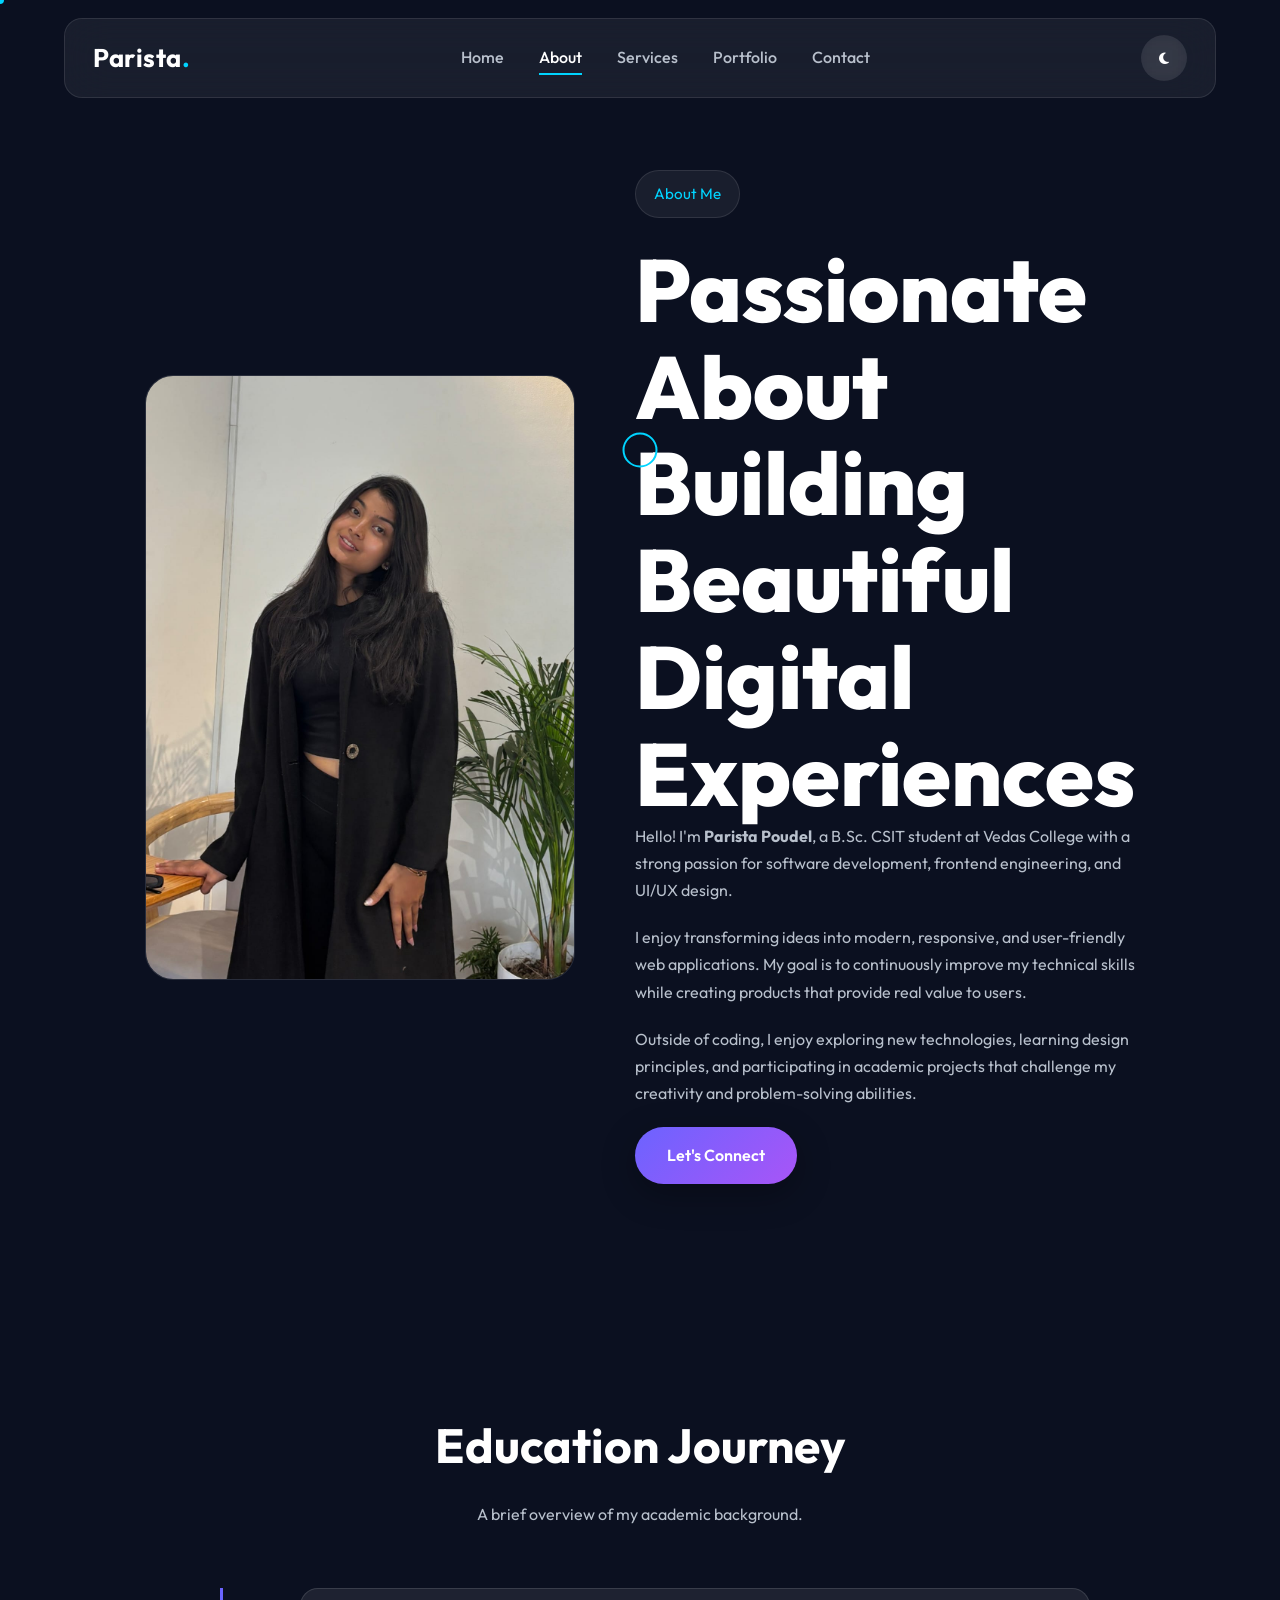
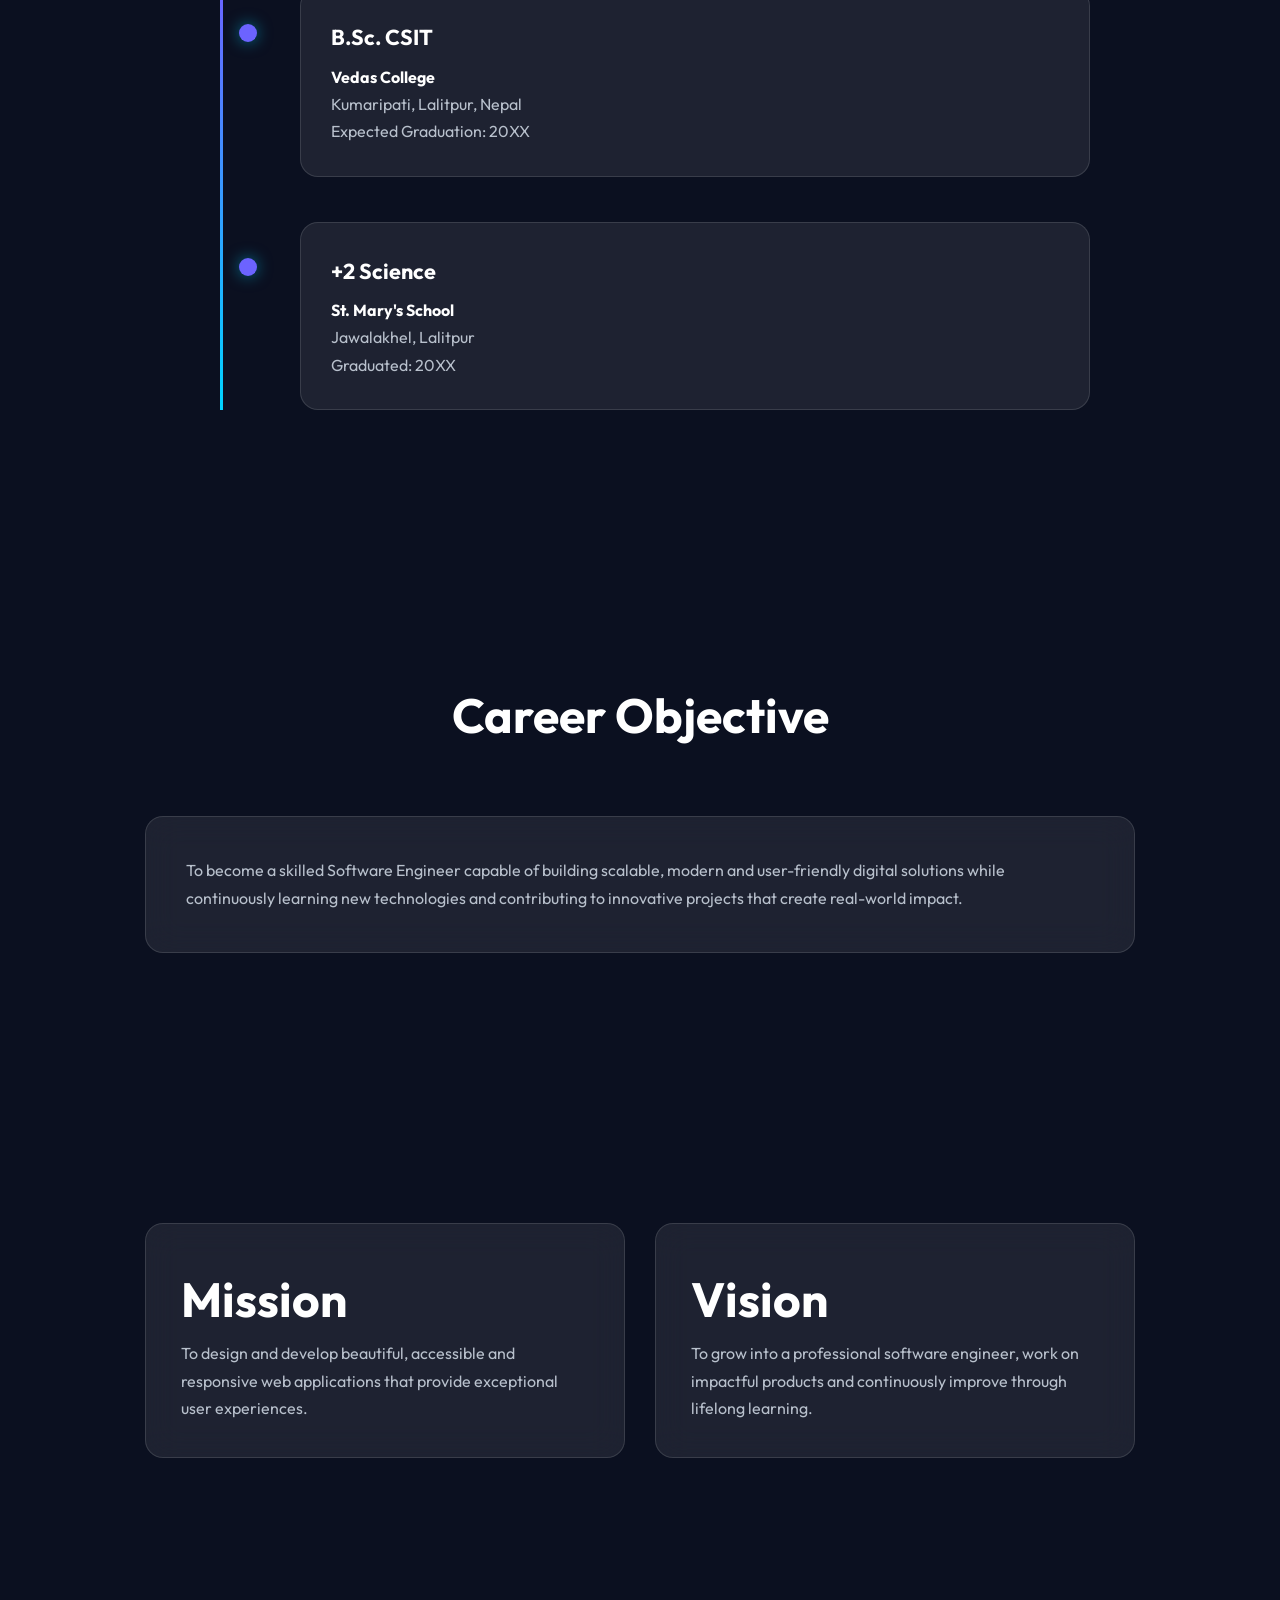
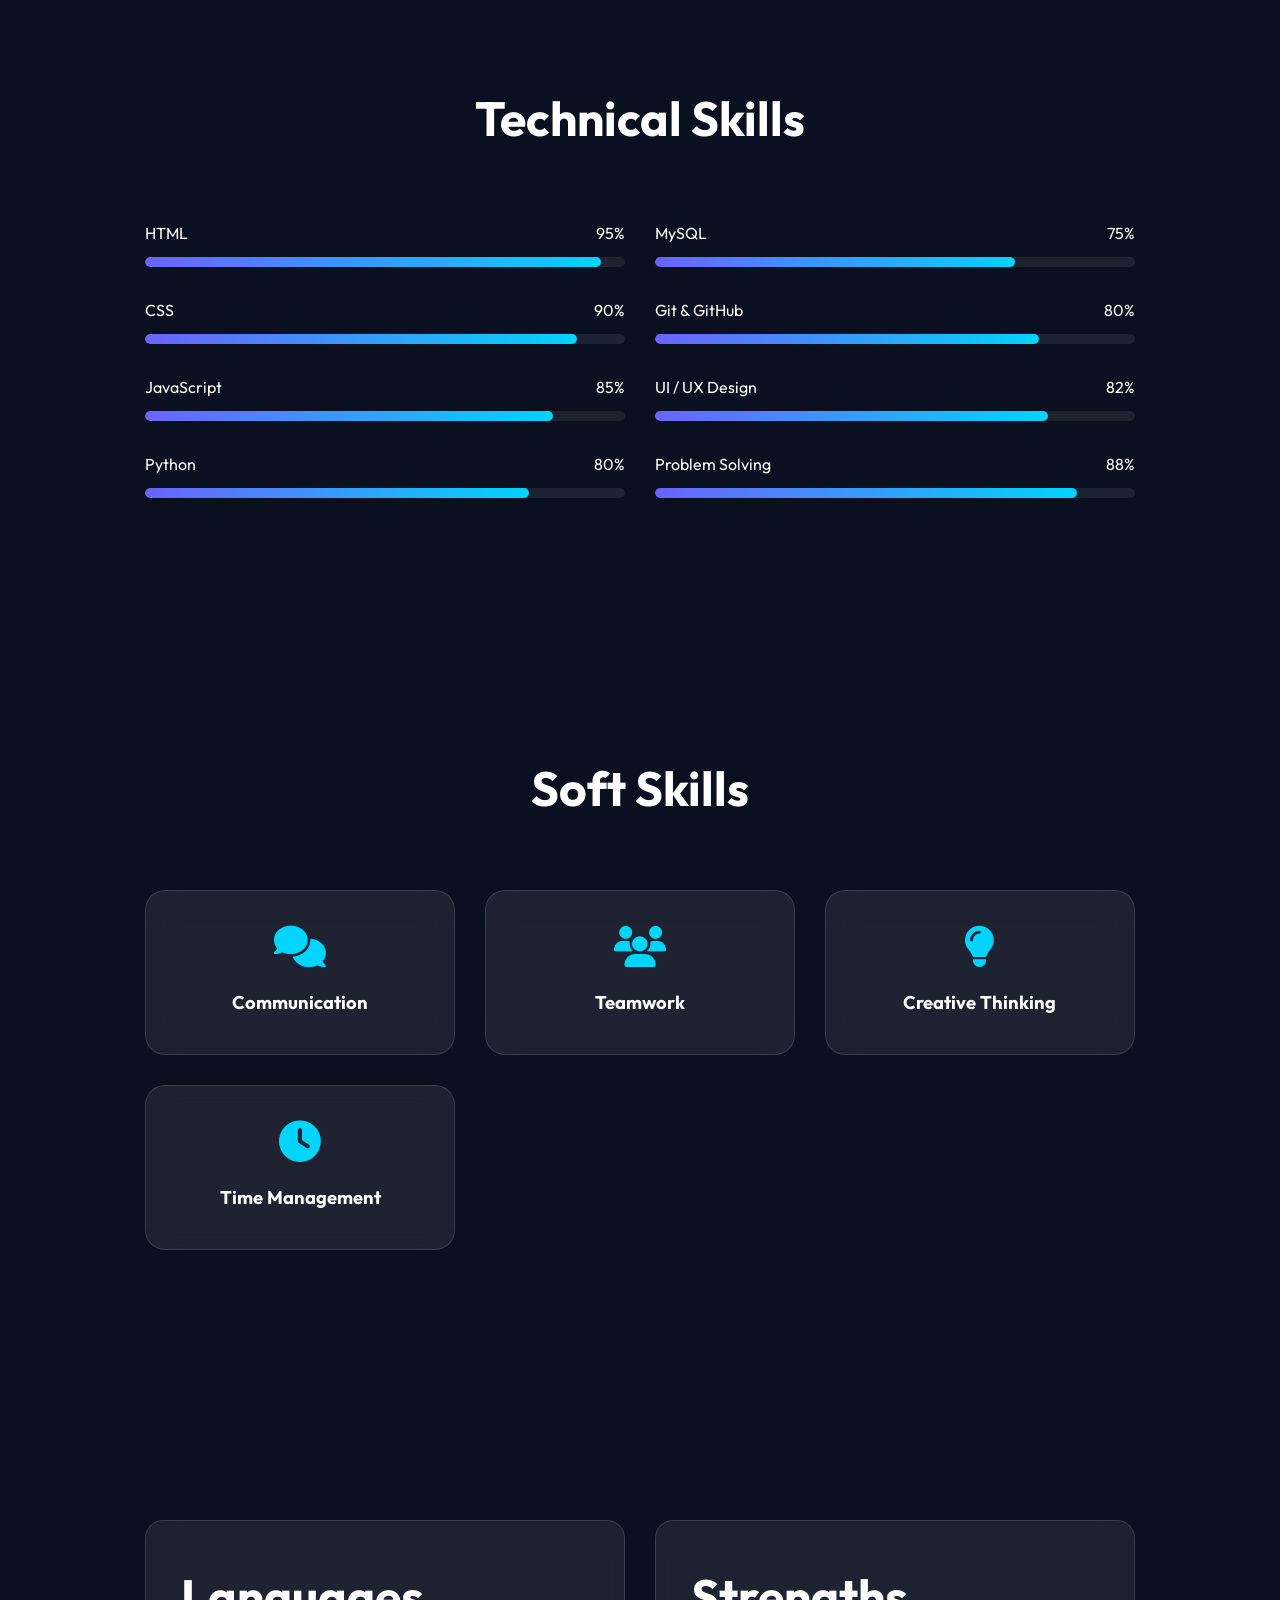
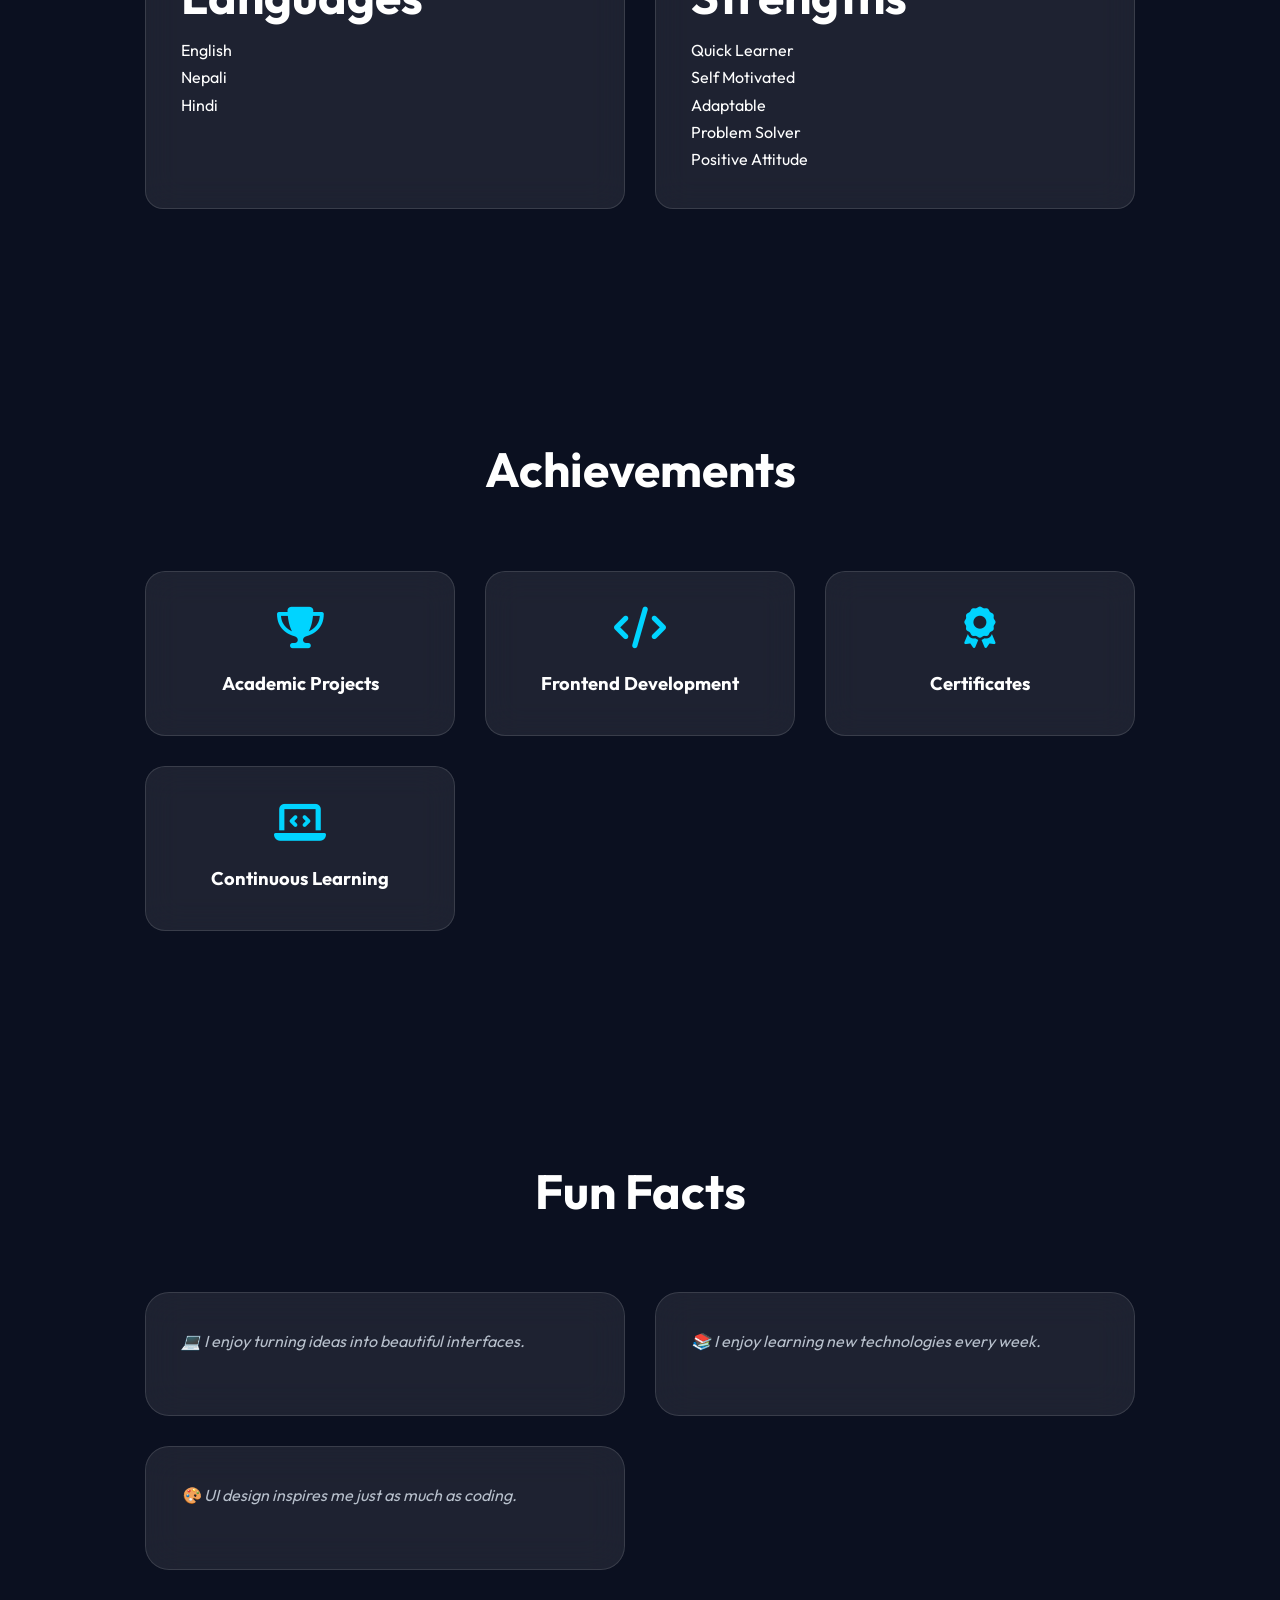
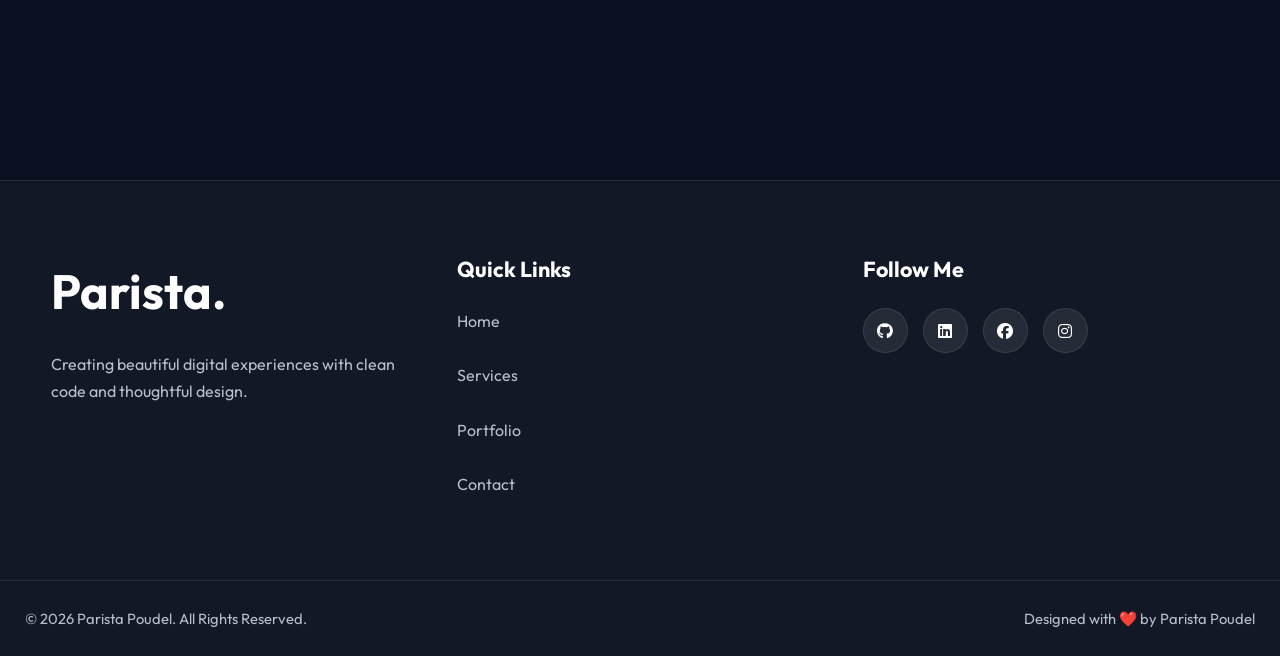
==== about.html @ c6ba8c72 "Add files via upload" ====
<!DOCTYPE html>
<html lang="en">

    <head>

        <meta charset="UTF-8">

        <meta name="viewport" content="width=device-width, initial-scale=1.0">

        <title>

            About | Parista Poudel

        </title>
        <link rel="icon" type="image/x-icon" href="images/favicon.png">


        <meta name="description" content="Learn more about Parista Poudel, B.Sc. CSIT Student and Frontend Developer.">

        <link rel="preconnect" href="https://fonts.googleapis.com">

        <link rel="preconnect" href="https://fonts.gstatic.com" crossorigin>

        <link href="https://fonts.googleapis.com/css2?family=Outfit:wght@300;400;500;600;700;800&display=swap"
            rel="stylesheet">

        <link rel="stylesheet" href="https://cdnjs.cloudflare.com/ajax/libs/font-awesome/6.6.0/css/all.min.css">

        <link rel="stylesheet" href="css/style.css">

        <link rel="stylesheet" href="css/animations.css">

        <link rel="stylesheet" href="css/responsive.css">

    </head>

    <body>

        <!--==================================================
    LOADER
===================================================-->

        <div id="loader">

            <div class="loader-logo">

                PP

            </div>

        </div>

        <!--==================================================
    CURSOR
===================================================-->

        <div class="cursor"></div>

        <div class="cursor-dot"></div>

        <!--==================================================
    SCROLL PROGRESS
===================================================-->

        <div id="progress-bar"></div>

        <!--==================================================
    BACK TO TOP
===================================================-->

        <button id="backToTop" aria-label="Back to Top">

            <i class="fa-solid fa-arrow-up"></i>

        </button>

        <!--==================================================
    NAVBAR
===================================================-->

        <header>

            <nav class="navbar">

                <div class="logo">

                    <a href="index.html">

                        Parista<span>.</span>

                    </a>

                </div>

                <ul class="nav-links">

                    <li>

                        <a href="index.html">

                            Home

                        </a>

                    </li>

                    <li>

                        <a class="active" href="about.html">

                            About

                        </a>

                    </li>

                    <li>

                        <a href="services.html">

                            Services

                        </a>

                    </li>

                    <li>

                        <a href="portfolio.html">

                            Portfolio

                        </a>

                    </li>

                    <li>

                        <a href="contact.html">

                            Contact

                        </a>

                    </li>

                </ul>

                <div class="nav-actions">

                    <button id="themeToggle" class="theme-btn">

                        <i class="fa-solid fa-moon"></i>

                    </button>

                    <div class="hamburger">

                        <span></span>

                        <span></span>

                        <span></span>

                    </div>

                </div>

            </nav>

        </header>

        <!--==================================================
    HERO
===================================================-->

        <section class="about-hero">

            <div class="container">

                <div class="about-grid">

                    <div class="about-image reveal-left">

                        <img src="images/parista.jpg" alt="Parista Poudel">

                    </div>

                    <div class="about-content reveal-right">

                        <span class="hero-tag">

                            About Me

                        </span>

                        <h1>

                            Passionate About Building

                            <span>

                                Beautiful Digital Experiences

                            </span>

                        </h1>

                        <p>

                            Hello! I'm <strong>Parista Poudel</strong>,
                            a B.Sc. CSIT student at Vedas College with
                            a strong passion for software development,
                            frontend engineering, and UI/UX design.

                        </p>

                        <p>

                            I enjoy transforming ideas into modern,
                            responsive, and user-friendly web applications.
                            My goal is to continuously improve my technical
                            skills while creating products that provide
                            real value to users.

                        </p>

                        <p>

                            Outside of coding, I enjoy exploring new
                            technologies, learning design principles,
                            and participating in academic projects that
                            challenge my creativity and problem-solving
                            abilities.

                        </p>

                        <a href="contact.html" class="btn btn-primary magnetic">

                            Let's Connect

                        </a>

                    </div>

                </div>

            </div>

        </section>

        <!--==================================================
    EDUCATION TIMELINE
===================================================-->

        <section>

            <div class="container">

                <div class="section-title reveal">

                    <h2>

                        Education Journey

                    </h2>

                    <p>

                        A brief overview of my academic background.

                    </p>

                </div>

                <div class="timeline">

                    <div class="timeline-item reveal">

                        <h3>

                            B.Sc. CSIT

                        </h3>

                        <h4>

                            Vedas College

                        </h4>

                        <p>

                            Kumaripati, Lalitpur, Nepal

                        </p>

                        <p>

                            Expected Graduation: 20XX

                        </p>

                    </div>

                    <div class="timeline-item reveal">

                        <h3>

                            +2 Science

                        </h3>

                        <h4>

                            St. Mary's School

                        </h4>

                        <p>

                            Jawalakhel, Lalitpur

                        </p>

                        <p>

                            Graduated: 20XX

                        </p>

                    </div>

                </div>

            </div>

        </section>
        <!--==================================================
    CAREER OBJECTIVE
===================================================-->

        <section>

            <div class="container">

                <div class="section-title reveal">

                    <h2>

                        Career Objective

                    </h2>

                </div>

                <div class="glass" style="padding:40px;">

                    <p>

                        To become a skilled Software Engineer capable of
                        building scalable, modern and user-friendly digital
                        solutions while continuously learning new technologies
                        and contributing to innovative projects that create
                        real-world impact.

                    </p>

                </div>

            </div>

        </section>


        <!--==================================================
    MISSION & VISION
===================================================-->

        <section>

            <div class="container">

                <div class="skills-grid">

                    <div class="glass reveal" style="padding:35px;">

                        <h2>

                            Mission

                        </h2>

                        <p>

                            To design and develop beautiful,
                            accessible and responsive web applications
                            that provide exceptional user experiences.

                        </p>

                    </div>

                    <div class="glass reveal" style="padding:35px;">

                        <h2>

                            Vision

                        </h2>

                        <p>

                            To grow into a professional software engineer,
                            work on impactful products and continuously
                            improve through lifelong learning.

                        </p>

                    </div>

                </div>

            </div>

        </section>


        <!--==================================================
    TECHNICAL SKILLS
===================================================-->

        <section>

            <div class="container">

                <div class="section-title reveal">

                    <h2>

                        Technical Skills

                    </h2>

                </div>

                <div class="skills-grid">

                    <div>

                        <div class="skill">

                            <div class="skill-header">

                                <span>HTML</span>

                                <span>95%</span>

                            </div>

                            <div class="progress">

                                <span style="width:95%;"></span>

                            </div>

                        </div>

                        <div class="skill">

                            <div class="skill-header">

                                <span>CSS</span>

                                <span>90%</span>

                            </div>

                            <div class="progress">

                                <span style="width:90%;"></span>

                            </div>

                        </div>

                        <div class="skill">

                            <div class="skill-header">

                                <span>JavaScript</span>

                                <span>85%</span>

                            </div>

                            <div class="progress">

                                <span style="width:85%;"></span>

                            </div>

                        </div>

                        <div class="skill">

                            <div class="skill-header">

                                <span>Python</span>

                                <span>80%</span>

                            </div>

                            <div class="progress">

                                <span style="width:80%;"></span>

                            </div>

                        </div>

                    </div>

                    <div>

                        <div class="skill">

                            <div class="skill-header">

                                <span>MySQL</span>

                                <span>75%</span>

                            </div>

                            <div class="progress">

                                <span style="width:75%;"></span>

                            </div>

                        </div>

                        <div class="skill">

                            <div class="skill-header">

                                <span>Git & GitHub</span>

                                <span>80%</span>

                            </div>

                            <div class="progress">

                                <span style="width:80%;"></span>

                            </div>

                        </div>

                        <div class="skill">

                            <div class="skill-header">

                                <span>UI / UX Design</span>

                                <span>82%</span>

                            </div>

                            <div class="progress">

                                <span style="width:82%;"></span>

                            </div>

                        </div>

                        <div class="skill">

                            <div class="skill-header">

                                <span>Problem Solving</span>

                                <span>88%</span>

                            </div>

                            <div class="progress">

                                <span style="width:88%;"></span>

                            </div>

                        </div>

                    </div>

                </div>

            </div>

        </section>


        <!--==================================================
    SOFT SKILLS
===================================================-->

        <section>

            <div class="container">

                <div class="section-title reveal">

                    <h2>

                        Soft Skills

                    </h2>

                </div>

                <div class="learning-grid">

                    <div class="learning-card glass">

                        <i class="fas fa-comments"></i>

                        <h3>

                            Communication

                        </h3>

                    </div>

                    <div class="learning-card glass">

                        <i class="fas fa-users"></i>

                        <h3>

                            Teamwork

                        </h3>

                    </div>

                    <div class="learning-card glass">

                        <i class="fas fa-lightbulb"></i>

                        <h3>

                            Creative Thinking

                        </h3>

                    </div>

                    <div class="learning-card glass">

                        <i class="fas fa-clock"></i>

                        <h3>

                            Time Management

                        </h3>

                    </div>

                </div>

            </div>

        </section>


        <!--==================================================
    LANGUAGES & STRENGTHS
===================================================-->

        <section>

            <div class="container">

                <div class="skills-grid">

                    <div class="glass" style="padding:35px;">

                        <h2>

                            Languages

                        </h2>

                        <ul>

                            <li>English</li>

                            <li>Nepali</li>

                            <li>Hindi</li>

                        </ul>

                    </div>

                    <div class="glass" style="padding:35px;">

                        <h2>

                            Strengths

                        </h2>

                        <ul>

                            <li>Quick Learner</li>

                            <li>Self Motivated</li>

                            <li>Adaptable</li>

                            <li>Problem Solver</li>

                            <li>Positive Attitude</li>

                        </ul>

                    </div>

                </div>

            </div>

        </section>


        <!--==================================================
    ACHIEVEMENTS
===================================================-->

        <section>

            <div class="container">

                <div class="section-title reveal">

                    <h2>

                        Achievements

                    </h2>

                </div>

                <div class="learning-grid">

                    <div class="learning-card glass">

                        <i class="fas fa-trophy"></i>

                        <h3>

                            Academic Projects

                        </h3>

                    </div>

                    <div class="learning-card glass">

                        <i class="fas fa-code"></i>

                        <h3>

                            Frontend Development

                        </h3>

                    </div>

                    <div class="learning-card glass">

                        <i class="fas fa-award"></i>

                        <h3>

                            Certificates

                        </h3>

                    </div>

                    <div class="learning-card glass">

                        <i class="fas fa-laptop-code"></i>

                        <h3>

                            Continuous Learning

                        </h3>

                    </div>

                </div>

            </div>

        </section>


        <!--==================================================
    FUN FACTS
===================================================-->

        <section>

            <div class="container">

                <div class="section-title reveal">

                    <h2>

                        Fun Facts

                    </h2>

                </div>

                <div class="testimonial-slider">

                    <div class="testimonial-card">

                        <p>

                            💻 I enjoy turning ideas into beautiful interfaces.

                        </p>

                    </div>

                    <div class="testimonial-card">

                        <p>

                            📚 I enjoy learning new technologies every week.

                        </p>

                    </div>

                    <div class="testimonial-card">

                        <p>

                            🎨 UI design inspires me just as much as coding.

                        </p>

                    </div>

                </div>

            </div>

        </section>


        <!--==================================================
    FOOTER
===================================================-->

        <footer>

            <div class="footer-container">

                <div class="footer-about">

                    <h2>

                        Parista.

                    </h2>

                    <p>

                        Creating beautiful digital experiences with
                        clean code and thoughtful design.

                    </p>

                </div>

                <div class="footer-links">

                    <h3>

                        Quick Links

                    </h3>

                    <ul>

                        <li><a href="index.html">Home</a></li>

                        <li><a href="services.html">Services</a></li>

                        <li><a href="portfolio.html">Portfolio</a></li>

                        <li><a href="contact.html">Contact</a></li>

                    </ul>

                </div>

                <div class="footer-social">

                    <h3>

                        Follow Me

                    </h3>

                    <div class="social-icons">

                        <a href="#"><i class="fab fa-github"></i></a>

                        <a href="https://www.linkedin.com/in/parista-poudel-40b528301?utm_source=share_via&utm_content=profile&utm_medium=member_android"><i class="fab fa-linkedin"></i></a>

                        <a href="https://www.facebook.com/pareesta"><i class="fab fa-facebook"></i></a>

                        <a href="https://www.instagram.com/parista_poudel/"><i class="fab fa-instagram"></i></a>

                    </div>

                </div>

            </div>

            <div class="footer-bottom">

                <p>

                    © 2026 Parista Poudel. All Rights Reserved.

                </p>

                <p>

                    Designed with ❤️ by Parista Poudel

                </p>

            </div>

        </footer>


        <!--==================================================
    JAVASCRIPT
===================================================-->

        <script src="js/app.js"></script>

        <script src="js/cursor.js"></script>

        <script src="js/animations.js"></script>

    </body>

</html>
---- css/style.css ----
/*==========================================================
    PARISTA POUDDEL PORTFOLIO
    Main Stylesheet
    Author: Parista Poudel

    Part 1
    - Reset
    - Variables
    - Base
    - Typography
    - Utilities
    - Buttons
    - Loader
    - Cursor
    - Progress Bar
    - Navbar
==========================================================*/


/*==========================================================
    GOOGLE FONTS
==========================================================*/

@import url('https://fonts.googleapis.com/css2?family=Outfit:wght@200;300;400;500;600;700;800&family=Space+Grotesk:wght@300;400;500;600;700&display=swap');


/*==========================================================
    CSS VARIABLES
==========================================================*/

:root{

    --bg:#0B1020;
    --bg-secondary:#11182f;

    --primary:#6C63FF;
    --secondary:#A855F7;
    --accent:#00D4FF;

    --white:#ffffff;
    --text:#ffffff;
    --muted:#B8C0CC;

    --glass:rgba(255,255,255,.08);
    --glass-border:rgba(255,255,255,.12);

    --shadow:0 10px 35px rgba(0,0,0,.30);
    --shadow-hover:0 15px 50px rgba(108,99,255,.30);

    --radius:18px;

    --transition:.35s ease;

    --max-width:1250px;

}



/*==========================================================
    RESET
==========================================================*/

*{
    margin:0;
    padding:0;
    box-sizing:border-box;
}

html{

    scroll-behavior:smooth;

}

body{

    font-family:'Outfit',sans-serif;

    background:var(--bg);

    color:var(--text);

    overflow-x:hidden;

    line-height:1.7;

    position:relative;

}


/*==========================================================
    CUSTOM SCROLLBAR
==========================================================*/

::-webkit-scrollbar{

    width:10px;

}

::-webkit-scrollbar-track{

    background:#0b1020;

}

::-webkit-scrollbar-thumb{

    background:linear-gradient(
        var(--primary),
        var(--secondary)
    );

    border-radius:20px;

}


/*==========================================================
    SELECTION
==========================================================*/

::selection{

    background:var(--primary);

    color:#fff;

}


/*==========================================================
    LINKS
==========================================================*/

a{

    text-decoration:none;

    color:inherit;

}


/*==========================================================
    IMAGES
==========================================================*/

img{

    display:block;

    max-width:100%;

}


/*==========================================================
    LIST
==========================================================*/

ul{

    list-style:none;

}


/*==========================================================
    CONTAINER
==========================================================*/

.container{

    width:90%;

    max-width:var(--max-width);

    margin:auto;

}


/*==========================================================
    SECTION
==========================================================*/

section{

    padding:110px 8%;

    position:relative;

}


/*==========================================================
    TYPOGRAPHY
==========================================================*/

h1{

    font-size:clamp(3rem,7vw,5.5rem);

    line-height:1.1;

    font-weight:800;

}

h2{

    font-size:clamp(2rem,5vw,3rem);

    font-weight:700;

}

h3{

    font-size:1.35rem;

}

p{

    color:var(--muted);

    font-size:1rem;

}


/*==========================================================
    SECTION TITLE
==========================================================*/

.section-header{

    text-align:center;

    margin-bottom:70px;

}

.section-tag{

    display:inline-block;

    padding:.45rem 1rem;

    border-radius:50px;

    background:rgba(108,99,255,.15);

    color:var(--accent);

    margin-bottom:18px;

    font-size:.9rem;

    letter-spacing:1px;

}

.section-header p{

    max-width:700px;

    margin:20px auto 0;

}


/*==========================================================
    BUTTONS
==========================================================*/

.btn{

    display:inline-flex;

    align-items:center;

    justify-content:center;

    gap:10px;

    padding:15px 32px;

    border-radius:999px;

    font-weight:600;

    transition:var(--transition);

    cursor:pointer;

}

.btn-primary{

    background:linear-gradient(
        135deg,
        var(--primary),
        var(--secondary)
    );

    color:#fff;

    box-shadow:var(--shadow);

}

.btn-primary:hover{

    transform:translateY(-5px);

    box-shadow:var(--shadow-hover);

}

.btn-secondary{

    border:1px solid rgba(255,255,255,.15);

    background:var(--glass);

    backdrop-filter:blur(18px);

}

.btn-secondary:hover{

    border-color:var(--primary);

    transform:translateY(-5px);

}


/*==========================================================
    LOADER
==========================================================*/

#loader{

    position:fixed;

    inset:0;

    background:var(--bg);

    display:flex;

    flex-direction:column;

    justify-content:center;

    align-items:center;

    z-index:99999;

}

.loader-logo{

    width:90px;

    height:90px;

    border-radius:50%;

    background:linear-gradient(
        var(--primary),
        var(--secondary)
    );

    display:flex;

    align-items:center;

    justify-content:center;

    color:#fff;

    font-size:2rem;

    font-weight:700;

    margin-bottom:20px;

}


/*==========================================================
    CUSTOM CURSOR
==========================================================*/

.cursor{

    position:fixed;

    width:35px;

    height:35px;

    border:2px solid var(--accent);

    border-radius:50%;

    pointer-events:none;

    transform:translate(-50%,-50%);

    transition:.08s;

    z-index:9999;

}

.cursor-dot{

    position:fixed;

    width:8px;

    height:8px;

    border-radius:50%;

    background:var(--accent);

    transform:translate(-50%,-50%);

    pointer-events:none;

    z-index:10000;

}


/*==========================================================
    SCROLL PROGRESS
==========================================================*/

#progress-bar{

    position:fixed;

    top:0;

    left:0;

    height:4px;

    width:0;

    background:linear-gradient(
        to right,
        var(--primary),
        var(--accent)
    );

    z-index:9999;

}


/*==========================================================
    BACKGROUND BLOBS
==========================================================*/

.blob{

    position:fixed;

    border-radius:50%;

    filter:blur(90px);

    opacity:.35;

    z-index:-1;

}

.blob1{

    width:350px;

    height:350px;

    background:#6C63FF;

    top:-100px;

    left:-80px;

}

.blob2{

    width:320px;

    height:320px;

    background:#00D4FF;

    right:-80px;

    top:250px;

}

.blob3{

    width:280px;

    height:280px;

    background:#A855F7;

    bottom:-80px;

    left:45%;

}


/*==========================================================
    HEADER
==========================================================*/

header{

    position:fixed;

    width:100%;

    top:0;

    left:0;

    z-index:999;

}


/*==========================================================
    NAVBAR
==========================================================*/

.navbar{

    width:90%;

    max-width:1250px;

    margin:18px auto;

    padding:16px 28px;

    display:flex;

    justify-content:space-between;

    align-items:center;

    background:rgba(255,255,255,.06);

    backdrop-filter:blur(18px);

    border:1px solid rgba(255,255,255,.10);

    border-radius:18px;

}

.logo a{

    font-size:1.6rem;

    font-weight:700;

    letter-spacing:.5px;

}

.logo span{

    color:var(--accent);

}

.nav-links{

    display:flex;

    gap:35px;

}

.nav-links a{

    color:var(--muted);

    font-weight:500;

    transition:.3s;

    position:relative;

}

.nav-links a:hover,

.nav-links .active{

    color:var(--primary);


}

.nav-links a::after{

    content:"";

    position:absolute;

    left:0;

    bottom:-8px;

    width:0;

    height:2px;

    background:var(--accent);

    transition:.3s;

}

.nav-links a:hover::after,

.nav-links .active::after{

    width:100%;

}

.nav-actions{

    display:flex;

    align-items:center;

    gap:18px;

}

#themeToggle{

    width:46px;

    height:46px;

    border-radius:50%;

    border:none;

    background:var(--glass);

    color:#fff;

    cursor:pointer;

    backdrop-filter:blur(12px);

    transition:.3s;

}

#themeToggle:hover{

    background:var(--primary);

}

.hamburger{

    display:none;

    cursor:pointer;

}

.hamburger span{

    display:block;

    width:26px;

    height:2px;

    background: #ffffff;

    margin:6px 0;

    transition:.3s;

}
/*==========================================================
    HERO SECTION
==========================================================*/

.hero{

    min-height:100vh;

    display:flex;

    align-items:center;

    padding-top:140px;

}

.hero-container{

    width:90%;

    max-width:1250px;

    margin:auto;

    display:grid;

    grid-template-columns:1.1fr .9fr;

    align-items:center;

    gap:70px;

}

.hero-content{

    animation:fadeUp .8s ease;

}

.hero-tag{

    display:inline-flex;

    align-items:center;

    gap:10px;

    padding:10px 18px;

    border-radius:999px;

    background:rgba(255,255,255,.06);

    border:1px solid rgba(255,255,255,.10);

    color:var(--accent);

    margin-bottom:24px;

    font-size:.95rem;

}

.hero-content h1{

    margin-bottom:20px;

}

.hero-content h1 span{

    background:linear-gradient(
        135deg,
        var(--accent),
        var(--primary),
        var(--secondary)
    );

    -webkit-background-clip:text;

    -webkit-text-fill-color:transparent;

    background-clip:text;

}

.hero-content h2{

    margin-bottom:28px;

    color:var(--muted);

    font-weight:500;

}

#typing-text{

    color:var(--accent);
    font-weight:700;
    display: inline-block;
    min-width: 320px;
    white-space: nowrap;

}

.hero-content p{

    max-width:620px;

    margin-bottom:40px;

}

.hero-buttons{

    display:flex;

    flex-wrap:wrap;

    gap:18px;

    margin-bottom:40px;

}

.hero-socials{

    display:flex;

    gap:16px;

}

.hero-socials a{

    width:52px;

    height:52px;

    border-radius:50%;

    display:flex;

    justify-content:center;

    align-items:center;

    background:var(--glass);

    border:1px solid var(--glass-border);

    color:var(--text);

    font-size:1.1rem;

    transition:var(--transition);

    backdrop-filter:blur(15px);

}

.hero-socials a:hover{

    background:linear-gradient(
        135deg,
        var(--primary),
        var(--secondary)
    );

    transform:translateY(-6px);

    box-shadow:var(--shadow-hover);

}

.scroll-down{

    position:absolute;

    bottom:35px;

    left:50%;

    transform:translateX(-50%);

    width:48px;

    height:48px;

    display:flex;

    align-items:center;

    justify-content:center;

    border-radius:50%;

    background:var(--glass);

    backdrop-filter:blur(15px);

    border:1px solid rgba(255,255,255,.10);

    animation:bounce 2s infinite;

}


/*==========================================================
    HERO IMAGE
==========================================================*/

.hero-image{

    display:flex;

    justify-content:center;

    align-items:center;

}

.image-card{

    position:relative;

    width:430px;

    aspect-ratio:1;

    border-radius:35px;

    overflow:hidden;

    background:rgba(255,255,255,.05);

    border:1px solid rgba(255,255,255,.12);

    backdrop-filter:blur(20px);

    padding:14px;

    box-shadow:0 25px 60px rgba(0,0,0,.35);

    transition:.5s;

}

.image-card:hover{

    transform:translateY(-10px) rotate(-1deg);

}

.image-card::before{

    content:"";

    position:absolute;

    inset:-30%;

    background:
    linear-gradient(
        135deg,
        transparent,
        rgba(255,255,255,.08),
        transparent
    );

    transform:rotate(25deg);

}

.image-card img{

    width:100%;

    height:100%;

    object-fit:cover;

    border-radius:24px;

}


/*==========================================================
    STATISTICS
==========================================================*/

.stats{

    padding-top:40px;

}

.stats .container{

    display:grid;

    grid-template-columns:repeat(4,1fr);

    gap:25px;

}

.stat-card{

    background:var(--glass);

    border:1px solid var(--glass-border);

    border-radius:var(--radius);

    backdrop-filter:blur(18px);

    padding:45px 30px;

    text-align:center;

    transition:var(--transition);

}

.stat-card:hover{

    transform:translateY(-8px);

    box-shadow:var(--shadow-hover);

}

.stat-card h2{

    color:var(--accent);

    margin-bottom:10px;

}

.stat-card p{

    color:var(--muted);

}


/*==========================================================
    FEATURED PROJECTS
==========================================================*/

.projects-grid{

    display:grid;

    grid-template-columns:repeat(auto-fit,minmax(320px,1fr));

    gap:35px;

}

.project-card{

    background:var(--glass);

    border:1px solid var(--glass-border);

    border-radius:24px;

    overflow:hidden;

    backdrop-filter:blur(20px);

    transition:.45s;

}

.project-card:hover{

    transform:translateY(-10px);

    box-shadow:var(--shadow-hover);

}

.project-card img{

    width:100%;

    height:240px;

    object-fit:cover;

    transition:.45s;

}

.project-card:hover img{

    transform:scale(1.05);

}

.project-content{

    padding:28px;

}

.project-category{

    color:var(--accent);

    font-size:.9rem;

}

.project-content h3{

    margin:12px 0 18px;

}

.project-content p{

    margin-bottom:22px;

}

.project-tech{

    display:flex;

    flex-wrap:wrap;

    gap:10px;

    margin-bottom:24px;

}

.project-tech span{

    padding:8px 14px;

    border-radius:50px;

    background:rgba(108,99,255,.15);

    color:var(--accent);

    font-size:.85rem;

}

.project-links{

    display:flex;

    justify-content:space-between;

    gap:14px;

}

.project-links a{

    flex:1;

    text-align:center;

    padding:12px;

    border-radius:999px;

    background:rgba(255,255,255,.05);

    border:1px solid rgba(255,255,255,.08);

    transition:.35s;

}

.project-links a:hover{

    background:linear-gradient(
        135deg,
        var(--primary),
        var(--secondary)
    );

}


/*==========================================================
    TECHNOLOGY STACK
==========================================================*/

.tech-grid{

    display:grid;

    grid-template-columns:repeat(auto-fit,minmax(170px,1fr));

    gap:24px;

}

.tech-card{

    padding:40px 25px;

    text-align:center;

    border-radius:22px;

    background:var(--glass);

    border:1px solid var(--glass-border);

    backdrop-filter:blur(18px);

    transition:.35s;

}

.tech-card:hover{

    transform:translateY(-8px);

    box-shadow:var(--shadow-hover);

}

.tech-card i{

    font-size:3rem;

    color:var(--accent);

    margin-bottom:18px;

}

.tech-card span{

    display:block;

    font-weight:600;

}
/*==========================================================
    CERTIFICATES
==========================================================*/

.certificate-grid{

    display:grid;

    grid-template-columns:repeat(auto-fit,minmax(280px,1fr));

    gap:30px;

}

.certificate-card{

    background:var(--glass);

    border:1px solid var(--glass-border);

    backdrop-filter:blur(20px);

    border-radius:24px;

    overflow:hidden;

    transition:var(--transition);

}

.certificate-card:hover{

    transform:translateY(-10px);

    box-shadow:var(--shadow-hover);

}

.certificate-card img{

    width:100%;

    height:220px;

    object-fit:cover;

}

.certificate-card h3{

    margin:20px 20px 10px;

}

.certificate-card p{

    margin:0 20px 25px;

}

.certificate-placeholder{

    height:220px;

    display:flex;

    justify-content:center;

    align-items:center;

    background:linear-gradient(
        135deg,
        rgba(108,99,255,.2),
        rgba(0,212,255,.15)
    );

}

.certificate-placeholder i{

    font-size:4rem;

    color:var(--accent);

}


/*==========================================================
    TESTIMONIALS
==========================================================*/

.testimonial-slider{

    display:grid;

    grid-template-columns:repeat(auto-fit,minmax(320px,1fr));

    gap:30px;

}

.testimonial-card{

    padding:35px;

    border-radius:24px;

    background:var(--glass);

    border:1px solid var(--glass-border);

    backdrop-filter:blur(18px);

    transition:var(--transition);

}

.testimonial-card:hover{

    transform:translateY(-8px);

    box-shadow:var(--shadow-hover);

}

.testimonial-card p{

    font-style:italic;

    margin-bottom:25px;

}

.testimonial-card h4{

    color:var(--accent);

    margin-bottom:5px;

}

.testimonial-card span{

    color:var(--muted);

    font-size:.9rem;

}


/*==========================================================
    LEARNING JOURNEY
==========================================================*/

.learning-grid{

    display:grid;

    grid-template-columns:repeat(auto-fit,minmax(240px,1fr));

    gap:25px;

}

.learning-card{

    padding:45px 30px;

    text-align:center;

    border-radius:22px;

    background:var(--glass);

    border:1px solid var(--glass-border);

    transition:var(--transition);

}

.learning-card:hover{

    transform:translateY(-8px);

    box-shadow:var(--shadow-hover);

}

.learning-card i{

    font-size:2.7rem;

    color:var(--accent);

    margin-bottom:20px;

}

.learning-card h3{

    font-size:1.15rem;

}


/*==========================================================
    CALL TO ACTION
==========================================================*/

.cta{

    padding:120px 8%;

}

.cta-container{

    max-width:950px;

    margin:auto;

    text-align:center;

    padding:70px 60px;

    border-radius:30px;

    background:linear-gradient(
        135deg,
        rgba(108,99,255,.18),
        rgba(168,85,247,.18),
        rgba(0,212,255,.15)
    );

    border:1px solid rgba(255,255,255,.12);

    backdrop-filter:blur(25px);

}

.cta-container h2{

    margin:20px 0;

}

.cta-container p{

    max-width:700px;

    margin:0 auto 40px;

}

.cta-buttons{

    display:flex;

    justify-content:center;

    gap:20px;

    flex-wrap:wrap;

}


/*==========================================================
    FOOTER
==========================================================*/

footer{

    background:#080d1a;

    border-top:1px solid rgba(255,255,255,.08);

}

.footer-container{

    width:90%;

    max-width:1250px;

    margin:auto;

    padding:80px 0;

    display:grid;

    grid-template-columns:2fr 1fr 1fr;

    gap:50px;

}

.footer-about h2{

    margin-bottom:18px;

}

.footer-about p{

    max-width:420px;

}

.footer-links h3,

.footer-social h3{

    margin-bottom:20px;

}

.footer-links ul{

    display:flex;

    flex-direction:column;

    gap:15px;

}

.footer-links a{

    color:var(--muted);

    transition:.3s;

}

.footer-links a:hover{

    color:var(--accent);

    padding-left:6px;

}

.social-icons{

    display:flex;

    flex-wrap:wrap;

    gap:14px;

}

.social-icons a{

    width:48px;

    height:48px;

    display:flex;

    justify-content:center;

    align-items:center;

    border-radius:50%;

    background:rgba(255,255,255,.06);

    border:1px solid rgba(255,255,255,.10);

    transition:.35s;

}

.social-icons a:hover{

    background:linear-gradient(
        135deg,
        var(--primary),
        var(--secondary)
    );

    transform:translateY(-6px);

}

.footer-bottom{

    padding:25px 8%;

    border-top:1px solid rgba(255,255,255,.08);

    display:flex;

    justify-content:space-between;

    align-items:center;

    flex-wrap:wrap;

    gap:15px;

}

.footer-bottom p{

    font-size:.92rem;

}


/*==========================================================
    BACK TO TOP
==========================================================*/

#backToTop{

    position:fixed;

    right:35px;

    bottom:35px;

    width:55px;

    height:55px;

    border:none;

    border-radius:50%;

    background:linear-gradient(
        135deg,
        var(--primary),
        var(--secondary)
    );

    color:#fff;

    font-size:1.2rem;

    cursor:pointer;

    display:flex;

    justify-content:center;

    align-items:center;

    opacity:0;

    visibility:hidden;

    transition:.35s;

    z-index:500;

    box-shadow:0 12px 35px rgba(108,99,255,.35);

}

#backToTop.show{

    opacity:1;

    visibility:visible;

}

#backToTop:hover{

    transform:translateY(-6px);

}


/*==========================================================
    GLASS CARD UTILITY
==========================================================*/

.glass{

    background:var(--glass);

    backdrop-filter:blur(20px);

    border:1px solid var(--glass-border);

    border-radius:var(--radius);

}


/*==========================================================
    TEXT UTILITIES
==========================================================*/

.text-center{

    text-align:center;

}

.text-primary{

    color:var(--primary);

}

.text-accent{

    color:var(--accent);

}

.mt-1{margin-top:1rem;}
.mt-2{margin-top:2rem;}
.mt-3{margin-top:3rem;}

.mb-1{margin-bottom:1rem;}
.mb-2{margin-bottom:2rem;}
.mb-3{margin-bottom:3rem;}

/*==========================================================
    ABOUT PAGE
==========================================================*/

.about-hero{

    padding-top:170px;

}

.about-grid{

    display:grid;

    grid-template-columns:1fr 1fr;

    gap:60px;

    align-items:center;

}

.about-image img{

    width:100%;

    border-radius:28px;

    border:1px solid var(--glass-border);

}

.about-content p{

    margin-bottom:20px;

}

.timeline{

    margin-top:40px;

    position:relative;

    padding-left:30px;

}

.timeline::before{

    content:"";

    position:absolute;

    left:8px;

    top:0;

    width:3px;

    height:100%;

    background:linear-gradient(var(--primary),var(--accent));

}

.timeline-item{

    position:relative;

    margin-bottom:35px;

}

.timeline-item::before{

    content:"";

    position:absolute;

    left:-30px;

    top:6px;

    width:16px;

    height:16px;

    border-radius:50%;

    background:var(--accent);

    box-shadow:0 0 15px rgba(0,212,255,.5);

}

.timeline-item h3{

    margin-bottom:8px;

}

.skills-grid{

    display:grid;

    grid-template-columns:repeat(auto-fit,minmax(250px,1fr));

    gap:30px;

    margin-top:50px;

}

.skill{

    margin-bottom:20px;

}

.skill-header{

    display:flex;

    justify-content:space-between;

    margin-bottom:8px;

}

.progress{

    width:100%;

    height:10px;

    border-radius:20px;

    background:rgba(255,255,255,.08);

    overflow:hidden;

}

.progress span{

    display:block;

    height:100%;

    border-radius:20px;

    background:linear-gradient(90deg,var(--primary),var(--accent));

}


/*==========================================================
    SERVICES PAGE
==========================================================*/

.services-grid{

    display:grid;

    grid-template-columns:repeat(auto-fit,minmax(280px,1fr));

    gap:30px;

}

.service-card{

    text-align:center;

    padding:45px 35px;

    background:var(--glass);

    border:1px solid var(--glass-border);

    border-radius:24px;

    backdrop-filter:blur(20px);

    transition:var(--transition);

}

.service-card:hover{

    transform:translateY(-10px);

    box-shadow:var(--shadow-hover);

}

.service-card i{

    font-size:3rem;

    color:var(--accent);

    margin-bottom:25px;

}

.service-card h3{

    margin-bottom:15px;

}


/*==========================================================
    PORTFOLIO PAGE
==========================================================*/

.filter-buttons{

    display:flex;

    justify-content:center;

    flex-wrap:wrap;

    gap:15px;

    margin-bottom:50px;

}

.filter-btn{

    padding:12px 24px;

    border:none;

    border-radius:999px;

    background:var(--glass);

    color:var(--muted);

    cursor:pointer;

    transition:.3s;

}

.filter-btn.active,

.filter-btn:hover{

    background:linear-gradient(
        135deg,
        var(--primary),
        var(--secondary)
    );

    color:#fff;

}

.portfolio-grid{

    display:grid;

    grid-template-columns:repeat(auto-fit,minmax(330px,1fr));

    gap:35px;

}

.portfolio-item{

    overflow:hidden;

    border-radius:24px;

    background:var(--glass);

    border:1px solid var(--glass-border);

    transition:.35s;

}

.portfolio-item:hover{

    transform:translateY(-10px);

}

.portfolio-item img{

    width:100%;

    height:230px;

    object-fit:cover;

}

.portfolio-content{

    padding:25px;

}


/*==========================================================
    CONTACT PAGE
==========================================================*/

.contact-grid{

    display:grid;

    grid-template-columns:1fr 1.2fr;

    gap:50px;

}

.contact-info{

    display:flex;

    flex-direction:column;

    gap:25px;

}

.contact-card{

    display:flex;

    gap:20px;

    padding:25px;

    background:var(--glass);

    border-radius:20px;

    border:1px solid var(--glass-border);

}

.contact-card i{

    font-size:1.5rem;

    color:var(--accent);

}

.contact-form{

    background:var(--glass);

    border:1px solid var(--glass-border);

    border-radius:25px;

    padding:40px;

    backdrop-filter:blur(20px);

}

.contact-form .row{

    display:grid;

    grid-template-columns:1fr 1fr;

    gap:20px;

}

.contact-form input,

.contact-form textarea{

    width:100%;

    padding:16px 18px;

    margin-bottom:20px;

    border:none;

    outline:none;

    border-radius:14px;

    background:rgba(255,255,255,.08);

    color:#fff;

    font-family:inherit;

}

.contact-form textarea{

    resize:none;

    min-height:170px;

}

.contact-form input::placeholder,

.contact-form textarea::placeholder{

    color:var(--muted);

}


/*==========================================================
    FAQ
==========================================================*/

.faq{

    margin-top:80px;

}

.faq-item{

    margin-bottom:20px;

    border-radius:18px;

    overflow:hidden;

    border:1px solid var(--glass-border);

    background:var(--glass);

}

.faq-question{

    padding:22px;

    cursor:pointer;

    font-weight:600;

}

.faq-answer{

    padding:0 22px 22px;

    display:none;

    color:var(--muted);

}


/*==========================================================
    GOOGLE MAP
==========================================================*/

.map{

    margin-top:70px;

    overflow:hidden;

    border-radius:24px;

}

.map iframe{

    width:100%;

    height:420px;

    border:0;

}


/*==========================================================
    COMMON CARD HOVER
==========================================================*/

.project-card,
.service-card,
.tech-card,
.learning-card,
.certificate-card,
.testimonial-card,
.portfolio-item,
.contact-card{

    transition:
    transform .35s ease,
    box-shadow .35s ease,
    border-color .35s ease;

}

.project-card:hover,
.service-card:hover,
.tech-card:hover,
.learning-card:hover,
.certificate-card:hover,
.testimonial-card:hover,
.portfolio-item:hover,
.contact-card:hover{

    border-color:rgba(108,99,255,.45);

}


/*==========================================================
    FOCUS STATES
==========================================================*/

a:focus,
button:focus,
input:focus,
textarea:focus{

    outline:2px solid var(--accent);

    outline-offset:3px;

}

/*==========================================================
    LIGHT THEME
==========================================================*/

body.light-theme{

    --bg:#F5F7FA;
    --surface:#FFFFFF;
    --glass:rgba(255,255,255,.85);
    --glass-border:rgba(0,0,0,.08);

    --text:#111827;
    --muted:#4B5563;

    background:var(--bg);
    color:var(--text);

}

body.light-theme .navbar{

    background:rgba(255,255,255,.85);

}

body.light-theme footer{

    background:#EEF2F7;

}

body.light-theme input,
body.light-theme textarea{

    color:#111827;
    background:#FFFFFF;

}

body.light-theme .project-card,
body.light-theme .service-card,
body.light-theme .tech-card,
body.light-theme .certificate-card,
body.light-theme .testimonial-card,
body.light-theme .portfolio-item,
body.light-theme .contact-card{

    color:var(--text);

}
/*==================================================
    MISSING COMPONENTS
==================================================*/


/*==========================
    SECTION TITLE
==========================*/

.section-title{

    text-align:center;
    margin-bottom:60px;

}

.section-title h2{

    font-size:clamp(2rem,4vw,3rem);
    margin-bottom:15px;

}

.section-title p{

    max-width:700px;
    margin:auto;
    color:var(--muted);

}


/*==========================
    COMMON CONTAINER
==========================*/

.container{

    width:min(1200px,92%);
    margin:auto;

}


/*==========================
    GRIDS
==========================*/

.skills-grid,
.contact-grid,
.projects-grid,
.tech-grid,
.learning-grid,
.services-grid,
.certificate-grid{

    display:grid;
    gap:30px;

}

.skills-grid{

    grid-template-columns:repeat(auto-fit,minmax(350px,1fr));

}

.contact-grid{

    grid-template-columns:1fr 1.1fr;

}

.projects-grid{

    grid-template-columns:repeat(auto-fit,minmax(340px,1fr));

}

.tech-grid{

    grid-template-columns:repeat(auto-fit,minmax(180px,1fr));

}

.learning-grid{

    grid-template-columns:repeat(auto-fit,minmax(230px,1fr));

}

.services-grid{

    grid-template-columns:repeat(auto-fit,minmax(280px,1fr));

}

.certificate-grid{

    grid-template-columns:repeat(auto-fit,minmax(280px,1fr));

}


/*==========================
    TIMELINE
==========================*/

.timeline{

    position:relative;
    max-width:900px;
    margin:auto;

}

.timeline::before{

    content:"";
    position:absolute;
    left:30px;
    top:0;
    width:3px;
    height:100%;
    background:linear-gradient(var(--primary),var(--accent));

}

.timeline-item{

    position:relative;
    margin-left:80px;
    margin-bottom:45px;
    padding:30px;
    border-radius:18px;
    background:var(--glass);
    border:1px solid var(--glass-border);

}

.timeline-item::before{

    content:"";
    position:absolute;
    left:-62px;
    top:35px;
    width:18px;
    height:18px;
    border-radius:50%;
    background:var(--primary);

}


/*==========================
    SKILLS
==========================*/

.skill{

    margin-bottom:30px;

}

.skill-header{

    display:flex;
    justify-content:space-between;
    margin-bottom:10px;

}

.progress{

    width:100%;
    height:10px;
    border-radius:30px;
    background:rgba(255,255,255,.08);

}

.progress span{

    display:block;
    height:100%;
    border-radius:30px;
    background:linear-gradient(90deg,var(--primary),var(--accent));

}


/*==========================
    TECH CARD
==========================*/

.tech-card{

    padding:35px;
    text-align:center;
    border-radius:20px;
    transition:.35s;

}

.tech-card i{

    font-size:3rem;
    margin-bottom:20px;
    color:var(--primary);

}

.tech-card:hover{

    transform:translateY(-10px);

}


/*==========================
    LEARNING CARD
==========================*/

.learning-card{

    padding:35px;
    text-align:center;
    border-radius:20px;

}

.learning-card i{

    font-size:2.6rem;
    margin-bottom:20px;
    color:var(--accent);

}


/*==========================
    SERVICE CARD
==========================*/

.service-card{

    padding:35px;
    border-radius:20px;
    text-align:center;
    background:var(--glass);
    border:1px solid var(--glass-border);
    transition:.35s;

}

.service-card i{

    font-size:3rem;
    color:var(--primary);
    margin-bottom:20px;

}

.service-card:hover{

    transform:translateY(-10px);

}
/*==================================================
    PORTFOLIO FILTER
==================================================*/

.filter-buttons{

    display:flex;
    justify-content:center;
    flex-wrap:wrap;
    gap:15px;
    margin-bottom:50px;

}

.filter-btn{

    padding:12px 28px;
    border:none;
    border-radius:999px;
    cursor:pointer;
    background:var(--glass);
    color:var(--text);
    border:1px solid var(--glass-border);
    transition:.3s;

}

.filter-btn:hover,
.filter-btn.active{

    background:linear-gradient(
        135deg,
        var(--primary),
        var(--secondary)
    );

    color:#fff;

}


/*==================================================
    PROJECT CARD
==================================================*/

.project-card{

    overflow:hidden;
    border-radius:22px;
    background:var(--glass);
    border:1px solid var(--glass-border);
    transition:.35s;

}

.project-card img{

    width:100%;
    height:230px;
    object-fit:cover;
    display:block;

}

.project-content{

    padding:25px;

}

.project-content h3{

    margin-bottom:12px;

}

.project-content p{

    color:var(--muted);
    margin-bottom:15px;

}

.project-links{

    display:flex;
    gap:12px;
    flex-wrap:wrap;

}

.project-card:hover{

    transform:translateY(-10px);

    box-shadow:0 20px 50px rgba(0,0,0,.25);

}


/*==================================================
    CERTIFICATE CARD
==================================================*/

.certificate-card{

    text-align:center;
    padding:35px;
    border-radius:20px;
    background:var(--glass);
    border:1px solid var(--glass-border);

}

.certificate-placeholder{

    width:90px;
    height:90px;
    margin:auto;
    margin-bottom:20px;

    display:grid;
    place-items:center;

    border-radius:50%;

    background:linear-gradient(
        135deg,
        var(--primary),
        var(--accent)
    );

}

.certificate-placeholder i{

    color:#fff;
    font-size:2rem;

}


/*==================================================
    CONTACT
==================================================*/

.contact-info{

    display:grid;
    gap:20px;

}

.contact-card{

    padding:30px;
    border-radius:20px;
    background:var(--glass);
    border:1px solid var(--glass-border);

}

.contact-card i{

    font-size:2rem;
    color:var(--primary);
    margin-bottom:15px;

}

.contact-form{

    background:var(--glass);
    border:1px solid var(--glass-border);
    border-radius:22px;
    padding:40px;

}

.contact-form form{

    display:flex;
    flex-direction:column;
    gap:18px;

}

.contact-form input,
.contact-form textarea{

    width:100%;

    padding:16px 20px;

    border-radius:14px;

    border:1px solid var(--glass-border);

    background:rgba(255,255,255,.05);

    color:var(--text);

    font-size:1rem;

    resize:vertical;

}

.contact-form input:focus,
.contact-form textarea:focus{

    outline:none;

    border-color:var(--primary);

}


/*==================================================
    FAQ
==================================================*/

.faq{

    max-width:900px;
    margin:auto;

}

.faq-item{

    margin-bottom:18px;

    border-radius:18px;

    overflow:hidden;

    background:var(--glass);

    border:1px solid var(--glass-border);

}

.faq-question{

    width:100%;

    padding:22px 25px;

    cursor:pointer;

    border:none;

    text-align:left;

    font-size:1rem;

    background:transparent;

    color:var(--text);

    font-weight:600;

}

.faq-answer{

    display:none;

    padding:20px 25px 22px;

    color:var(--muted);

    line-height:1.8;

}


/*==================================================
    CTA
==================================================*/

.cta{

    padding:100px 0;

}

.cta-container{

    width:min(1000px,92%);
    margin:auto;

    text-align:center;

    padding:60px;

    border-radius:30px;

    background:linear-gradient(
        135deg,
        rgba(108,99,255,.25),
        rgba(0,212,255,.15)
    );

    border:1px solid var(--glass-border);

}

.cta-container h2{

    font-size:clamp(2rem,4vw,3rem);

    margin-bottom:20px;

}

.cta-container p{

    max-width:700px;

    margin:auto;

    margin-bottom:35px;

    color:var(--muted);

}

.cta-buttons{

    display:flex;

    justify-content:center;

    gap:20px;

    flex-wrap:wrap;

}


/*==================================================
    FOOTER
==================================================*/

footer{

    margin-top:100px;

    background:rgba(255,255,255,.03);

    border-top:1px solid rgba(255,255,255,.08);

}

.footer-container{

    width:min(1200px,92%);

    margin:auto;

    padding:70px 0;

    display:grid;

    grid-template-columns:
        repeat(auto-fit,minmax(260px,1fr));

    gap:40px;

}

.footer-links ul{

    list-style:none;

}

.footer-links li{

    margin-bottom:12px;

}

.footer-links a{

    color:var(--muted);

    text-decoration:none;

    transition:.3s;

}

.footer-links a:hover{

    color:var(--primary);

}

.social-icons{

    display:flex;

    gap:15px;

    margin-top:15px;

}

.social-icons a{

    width:45px;
    height:45px;

    display:grid;
    place-items:center;

    border-radius:50%;

    background:var(--glass);

    color:var(--text);

    transition:.3s;

}

.social-icons a:hover{

    background:var(--primary);

    transform:translateY(-5px);

}

.footer-bottom{

    text-align:center;

    padding:25px;

    border-top:1px solid rgba(255,255,255,.08);

    color:var(--muted);

}


/*==================================================
    GOOGLE MAP
==================================================*/

iframe{

    width:100%;

    border:none;

    border-radius:20px;

}


/*==================================================
    UTILITIES
==================================================*/

.glass{

    background:var(--glass);

    border:1px solid var(--glass-border);

    backdrop-filter:blur(16px);

}

img{

    max-width:100%;

    display:block;

}

html{

    scroll-behavior:smooth;

}


/*==================================================
    MOBILE
==================================================*/

@media(max-width:992px){

    .contact-grid,
    .skills-grid{

        grid-template-columns:1fr;

    }

}

@media(max-width:768px){

    .timeline{

        margin-left:15px;

    }

    .timeline-item{

        margin-left:50px;

    }

    .timeline::before{

        left:15px;

    }

    .timeline-item::before{

        left:-42px;

    }

    .cta-container{

        padding:40px 25px;

    }
    

}

@media(max-width:576px){

    .project-links{

        flex-direction:column;

    }

    .filter-buttons{

        gap:10px;

    }

    .filter-btn{

        width:100%;

    }

    .contact-form{

        padding:25px;

    }

}
.nav-links a.active{

    color:var(--text);

}
.theme-btn{

    color:var(--text);

}

.theme-btn i{

    color:inherit;

}
/*==================================================
    LIGHT MODE FIXES
==================================================*/

/* Navbar Links */

body.light-mode .nav-links a{

    color:#1F2937 !important;

}

body.light-mode .nav-links a:hover{

    color:var(--primary) !important;

}

body.light-mode .nav-links a.active{

    color:var(--primary) !important;

}


/* Theme Toggle Button */

body.light-mode .theme-btn,
body.light-mode #themeToggle{

    color:#1F2937 !important;

    background:rgba(0,0,0,.04);

    border:1px solid rgba(0,0,0,.08);

}

body.light-mode .theme-btn i,
body.light-mode #themeToggle i{

    color:#1F2937 !important;

}


/* Hamburger */

body.light-mode .hamburger span{

    background:#1F2937 !important;

}


/* Logo */

body.light-mode .logo,
body.light-mode .logo a{

    color:#1F2937 !important;

}


/* All Icons */

body.light-mode i{

    color:inherit;

}

/* General Text */

body.light-mode h1,
body.light-mode h2,
body.light-mode h3,
body.light-mode h4,
body.light-mode h5,
body.light-mode h6,
body.light-mode p,
body.light-mode li,
body.light-mode span{

    color:var(--text);

}
/* Fix primary buttons in light mode */

body.light-theme .btn-primary{

    background:linear-gradient(135deg,var(--primary),var(--secondary));

    color:#fff !important;

}

body.light-theme .btn-primary:hover{

    color:#fff !important;
    

}
/* Light mode normal state */
body.light-theme .theme-btn,
body.light-theme #themeToggle {

    color: #1F2937 !important;

    background: rgba(0,0,0,.04);

    border: 1px solid rgba(0,0,0,.08);

}


/* Light mode icon normal state */
body.light-theme .theme-btn i,
body.light-theme #themeToggle i {

    color: #1F2937 !important;

}


/* Hover effect (same as original gradient) */
body.light-theme .theme-btn:hover,
body.light-theme #themeToggle:hover {

    background: linear-gradient(135deg,var(--primary),var(--secondary)) !important;

    color: white !important;

    border-color: transparent;

        backdrop-filter:blur(12px);

    transition:.3s;

}


/* Hover icon */
body.light-theme .theme-btn:hover i,
body.light-theme #themeToggle:hover i {

    color: white !important;
        backdrop-filter:blur(12px);

    transition:.3s;

}
.certificate-card img {
    width: 100%;
    height: 250px;
    object-fit: contain;
    display: block;
    margin-top: 50px;
}
/*==========================================================
    END OF FILE
==========================================================*/
---- css/animations.css ----
/*==========================================================
    PARISTA POUDEL PORTFOLIO
    Animations Stylesheet

    Part 1
    - Keyframes
    - Floating Blobs
    - Loader
    - Fade Animations
    - Hero Animations
    - Hover Effects
==========================================================*/


/*==========================================================
    KEYFRAMES
==========================================================*/

@keyframes fadeUp{

    from{
        opacity:0;
        transform:translateY(50px);
    }

    to{
        opacity:1;
        transform:translateY(0);
    }

}

@keyframes fadeDown{

    from{
        opacity:0;
        transform:translateY(-40px);
    }

    to{
        opacity:1;
        transform:translateY(0);
    }

}

@keyframes fadeLeft{

    from{
        opacity:0;
        transform:translateX(-50px);
    }

    to{
        opacity:1;
        transform:translateX(0);
    }

}

@keyframes fadeRight{

    from{
        opacity:0;
        transform:translateX(50px);
    }

    to{
        opacity:1;
        transform:translateX(0);
    }

}

@keyframes zoomIn{

    from{
        opacity:0;
        transform:scale(.85);
    }

    to{
        opacity:1;
        transform:scale(1);
    }

}


/*==========================================================
    FLOATING BLOBS
==========================================================*/

@keyframes blobOne{

    0%{

        transform:translate(0,0) scale(1);

    }

    50%{

        transform:translate(60px,-50px) scale(1.2);

    }

    100%{

        transform:translate(0,0) scale(1);

    }

}

@keyframes blobTwo{

    0%{

        transform:translate(0,0);

    }

    50%{

        transform:translate(-70px,60px);

    }

    100%{

        transform:translate(0,0);

    }

}

@keyframes blobThree{

    0%{

        transform:translateY(0);

    }

    50%{

        transform:translateY(-60px);

    }

    100%{

        transform:translateY(0);

    }

}

.blob1{

    animation:blobOne 14s ease-in-out infinite;

}

.blob2{

    animation:blobTwo 18s ease-in-out infinite;

}

.blob3{

    animation:blobThree 16s ease-in-out infinite;

}


/*==========================================================
    LOADER
==========================================================*/

@keyframes loaderPulse{

    0%{

        transform:scale(1);

        box-shadow:0 0 0 rgba(108,99,255,.5);

    }

    50%{

        transform:scale(1.08);

        box-shadow:0 0 35px rgba(108,99,255,.7);

    }

    100%{

        transform:scale(1);

        box-shadow:0 0 0 rgba(108,99,255,.5);

    }

}

.loader-logo{

    animation:loaderPulse 1.6s infinite;

}


/*==========================================================
    HERO
==========================================================*/

.hero-content{

    animation:fadeLeft .9s ease forwards;

}

.hero-image{

    animation:fadeRight 1s ease forwards;

}


/*==========================================================
    SCROLL INDICATOR
==========================================================*/

@keyframes bounce{

    0%{

        transform:translate(-50%,0);

    }

    50%{

        transform:translate(-50%,12px);

    }

    100%{

        transform:translate(-50%,0);

    }

}


/*==========================================================
    GLOW
==========================================================*/

@keyframes glow{

    0%{

        box-shadow:0 0 10px rgba(108,99,255,.2);

    }

    50%{

        box-shadow:
        0 0 35px rgba(108,99,255,.55);

    }

    100%{

        box-shadow:0 0 10px rgba(108,99,255,.2);

    }

}

.btn-primary{

    animation:glow 3s infinite;

}


/*==========================================================
    FLOATING CARDS
==========================================================*/

@keyframes float{

    0%{

        transform:translateY(0);

    }

    50%{

        transform:translateY(-10px);

    }

    100%{

        transform:translateY(0);

    }

}

.tech-card:nth-child(odd){

    animation:float 6s ease-in-out infinite;

}

.tech-card:nth-child(even){

    animation:float 8s ease-in-out infinite;

}


/*==========================================================
    IMAGE SHINE
==========================================================*/

.image-card::before{

    animation:shine 5s linear infinite;

}

@keyframes shine{

    from{

        transform:translateX(-120%) rotate(25deg);

    }

    to{

        transform:translateX(220%) rotate(25deg);

    }

}


/*==========================================================
    CARD HOVER
==========================================================*/

.project-card:hover,
.service-card:hover,
.tech-card:hover,
.learning-card:hover,
.certificate-card:hover,
.testimonial-card:hover{

    animation:zoomIn .35s;

}
/*==========================================================
    SCROLL REVEAL CLASSES
==========================================================*/

.reveal{

    opacity:0;

    transform:translateY(60px);

    transition:
        opacity .8s ease,
        transform .8s ease;

}

.reveal.active{

    opacity:1;

    transform:translateY(0);

}

.reveal-left{

    opacity:0;

    transform:translateX(-70px);

    transition:all .8s ease;

}

.reveal-left.active{

    opacity:1;

    transform:translateX(0);

}

.reveal-right{

    opacity:0;

    transform:translateX(70px);

    transition:all .8s ease;

}

.reveal-right.active{

    opacity:1;

    transform:translateX(0);

}

.reveal-scale{

    opacity:0;

    transform:scale(.85);

    transition:all .8s ease;

}

.reveal-scale.active{

    opacity:1;

    transform:scale(1);

}


/*==========================================================
    STAGGER ANIMATION
==========================================================*/

.stagger>*{

    opacity:0;

    transform:translateY(40px);

}

.stagger>*{

    transition:
        opacity .6s ease,
        transform .6s ease;

}


/*==========================================================
    RIPPLE BUTTON EFFECT
==========================================================*/

.btn{

    position:relative;

    overflow:hidden;

}

.btn::after{

    content:"";

    position:absolute;

    width:0;

    height:0;

    border-radius:50%;

    background:rgba(255,255,255,.25);

    transform:translate(-50%,-50%);

    transition:width .6s ease,height .6s ease;

}

.btn:active::after{

    width:350px;

    height:350px;

}


/*==========================================================
    MAGNETIC BUTTON EFFECT
==========================================================*/

.magnetic{

    transition:
        transform .2s ease,
        box-shadow .3s ease;

    will-change:transform;

}


/*==========================================================
    GRADIENT BORDER ANIMATION
==========================================================*/

.gradient-border{

    position:relative;

}

.gradient-border::before{

    content:"";

    position:absolute;

    inset:-1px;

    border-radius:inherit;

    padding:1px;

    background:
        linear-gradient(
            135deg,
            var(--primary),
            var(--secondary),
            var(--accent)
        );

    -webkit-mask:
        linear-gradient(#fff 0 0) content-box,
        linear-gradient(#fff 0 0);

    -webkit-mask-composite:xor;

            mask-composite:exclude;

    animation:borderRotate 6s linear infinite;

}

@keyframes borderRotate{

    from{

        filter:hue-rotate(0deg);

    }

    to{

        filter:hue-rotate(360deg);

    }

}


/*==========================================================
    FLOATING PARTICLES
==========================================================*/

@keyframes particleFloat{

    0%{

        transform:
            translateY(0)
            translateX(0);

        opacity:.2;

    }

    50%{

        opacity:.7;

    }

    100%{

        transform:
            translateY(-80px)
            translateX(25px);

        opacity:0;

    }

}

.particle{

    position:absolute;

    width:8px;

    height:8px;

    border-radius:50%;

    background:var(--accent);

    animation:particleFloat 6s linear infinite;

}


/*==========================================================
    IMAGE HOVER
==========================================================*/

.project-card img,
.portfolio-item img{

    transition:
        transform .6s ease,
        filter .6s ease;

}

.project-card:hover img,
.portfolio-item:hover img{

    transform:scale(1.08);

    filter:brightness(1.05);

}


/*==========================================================
    SOCIAL ICONS
==========================================================*/

.social-icons a:hover,
.hero-socials a:hover{

    animation:socialBounce .5s;

}

@keyframes socialBounce{

    0%{

        transform:scale(1);

    }

    50%{

        transform:scale(1.18);

    }

    100%{

        transform:scale(1);

    }

}


/*==========================================================
    FADE IN DELAYS
==========================================================*/

.delay-1{

    animation-delay:.2s;

}

.delay-2{

    animation-delay:.4s;

}

.delay-3{

    animation-delay:.6s;

}

.delay-4{

    animation-delay:.8s;

}


/*==========================================================
    SECTION HOVER GLOW
==========================================================*/

.glass:hover{

    box-shadow:

        0 15px 50px rgba(108,99,255,.18),

        0 0 40px rgba(0,212,255,.08);

}


/*==========================================================
    PAGE TRANSITION
==========================================================*/

body{

    animation:pageFade .6s ease;

}

@keyframes pageFade{

    from{

        opacity:0;

    }

    to{

        opacity:1;

    }

}


/*==========================================================
    ROTATING ICON
==========================================================*/

.rotate-hover:hover i{

    transform:rotate(360deg);

    transition:.7s;

}


/*==========================================================
    FLOATING IMAGE
==========================================================*/

.image-card{

    animation:imageFloat 7s ease-in-out infinite;

}

@keyframes imageFloat{

    0%{

        transform:translateY(0);

    }

    50%{

        transform:translateY(-12px);

    }

    100%{

        transform:translateY(0);

    }

}


/*==========================================================
    COUNTER GLOW
==========================================================*/

.counter{

    text-shadow:

        0 0 20px rgba(108,99,255,.25);

}


/*==========================================================
    REDUCED MOTION
==========================================================*/

@media (prefers-reduced-motion: reduce){

    *{

        animation:none !important;

        transition:none !important;

        scroll-behavior:auto !important;

    }

}


/*==========================================================
    END OF FILE
==========================================================*/
---- css/responsive.css ----
/*==========================================================
    RESPONSIVE STYLESHEET
    Part 1

    Tablets
    Small Laptops
==========================================================*/


/*==========================================================
    1200px
==========================================================*/

@media screen and (max-width:1200px){

    .hero-container{

        gap:50px;

    }

    .image-card{

        width:380px;

    }

}


/*==========================================================
    1024px
==========================================================*/

@media screen and (max-width:1024px){

    section{

        padding:90px 6%;

    }

    .hero-container{

        grid-template-columns:1fr;

        text-align:center;

    }

    .hero-content{

        order:2;

    }

    .hero-image{

        order:1;

    }

    .hero-content p{

        margin-left:auto;

        margin-right:auto;

    }

    .hero-buttons{

        justify-content:center;

    }

    .hero-socials{

        justify-content:center;

    }

    .about-grid{

        grid-template-columns:1fr;

    }

    .contact-grid{

        grid-template-columns:1fr;

    }

    .footer-container{

        grid-template-columns:1fr 1fr;

    }

}


/*==========================================================
    900px
==========================================================*/

@media screen and (max-width:900px){

    .stats .container{

        grid-template-columns:repeat(2,1fr);

    }

    .projects-grid{

        grid-template-columns:1fr;

    }

    .portfolio-grid{

        grid-template-columns:1fr;

    }

    .certificate-grid{

        grid-template-columns:1fr;

    }

    .testimonial-slider{

        grid-template-columns:1fr;

    }

    .learning-grid{

        grid-template-columns:repeat(2,1fr);

    }

}


/*==========================================================
    768px
==========================================================*/

@media screen and (max-width:768px){

    .navbar{

        padding:15px 20px;

    }

    .nav-links{

    position:fixed;

    top:90px;

    left:-100%;

    width:90%;

    max-width:400px;

    height:auto;

    display:flex;

    flex-direction:column;

    gap:25px;

    padding:25px 30px;

    background:#11182f;   /* Solid background */

    opacity:1;

    backdrop-filter:none;

    -webkit-backdrop-filter:none;

    border:none;

    border-radius:20px;

    box-shadow:0 20px 50px rgba(0,0,0,.35);

    transition:.4s ease;

    }

    .nav-links.active{

        left:5%;

    }

    .hamburger{

        display:block;

    }

    .footer-container{

        grid-template-columns:1fr;

        text-align:center;

    }

    .footer-about p{

        margin:auto;

    }

    .social-icons{

        justify-content:center;

    }

    .contact-form .row{

        grid-template-columns:1fr;

    }

    .cta-container{

        padding:50px 30px;

    }

}
/*==================================================
    LIGHT THEME MOBILE MENU
==================================================*/

@media (max-width:768px){

    /* White Glass Menu */

    body.light-theme .nav-links{

        background:rgba(255,255,255,.92);

        backdrop-filter:blur(24px);

        -webkit-backdrop-filter:blur(24px);

        border:1px solid rgba(0,0,0,.06);

        box-shadow:0 18px 45px rgba(0,0,0,.12);

    }

    /* Navigation Links */

    body.light-theme .nav-links a{

        color:#111827 !important;

    }

    body.light-theme .nav-links a:hover{

        color:var(--primary) !important;

    }

    body.light-theme .nav-links a.active{

        color:var(--primary) !important;

    }

    /* Underline */

    body.light-theme .nav-links a::after{

        background:var(--primary);

    }

    /* Hamburger */

    body.light-theme .hamburger span{

        background:#111827;

    }

}
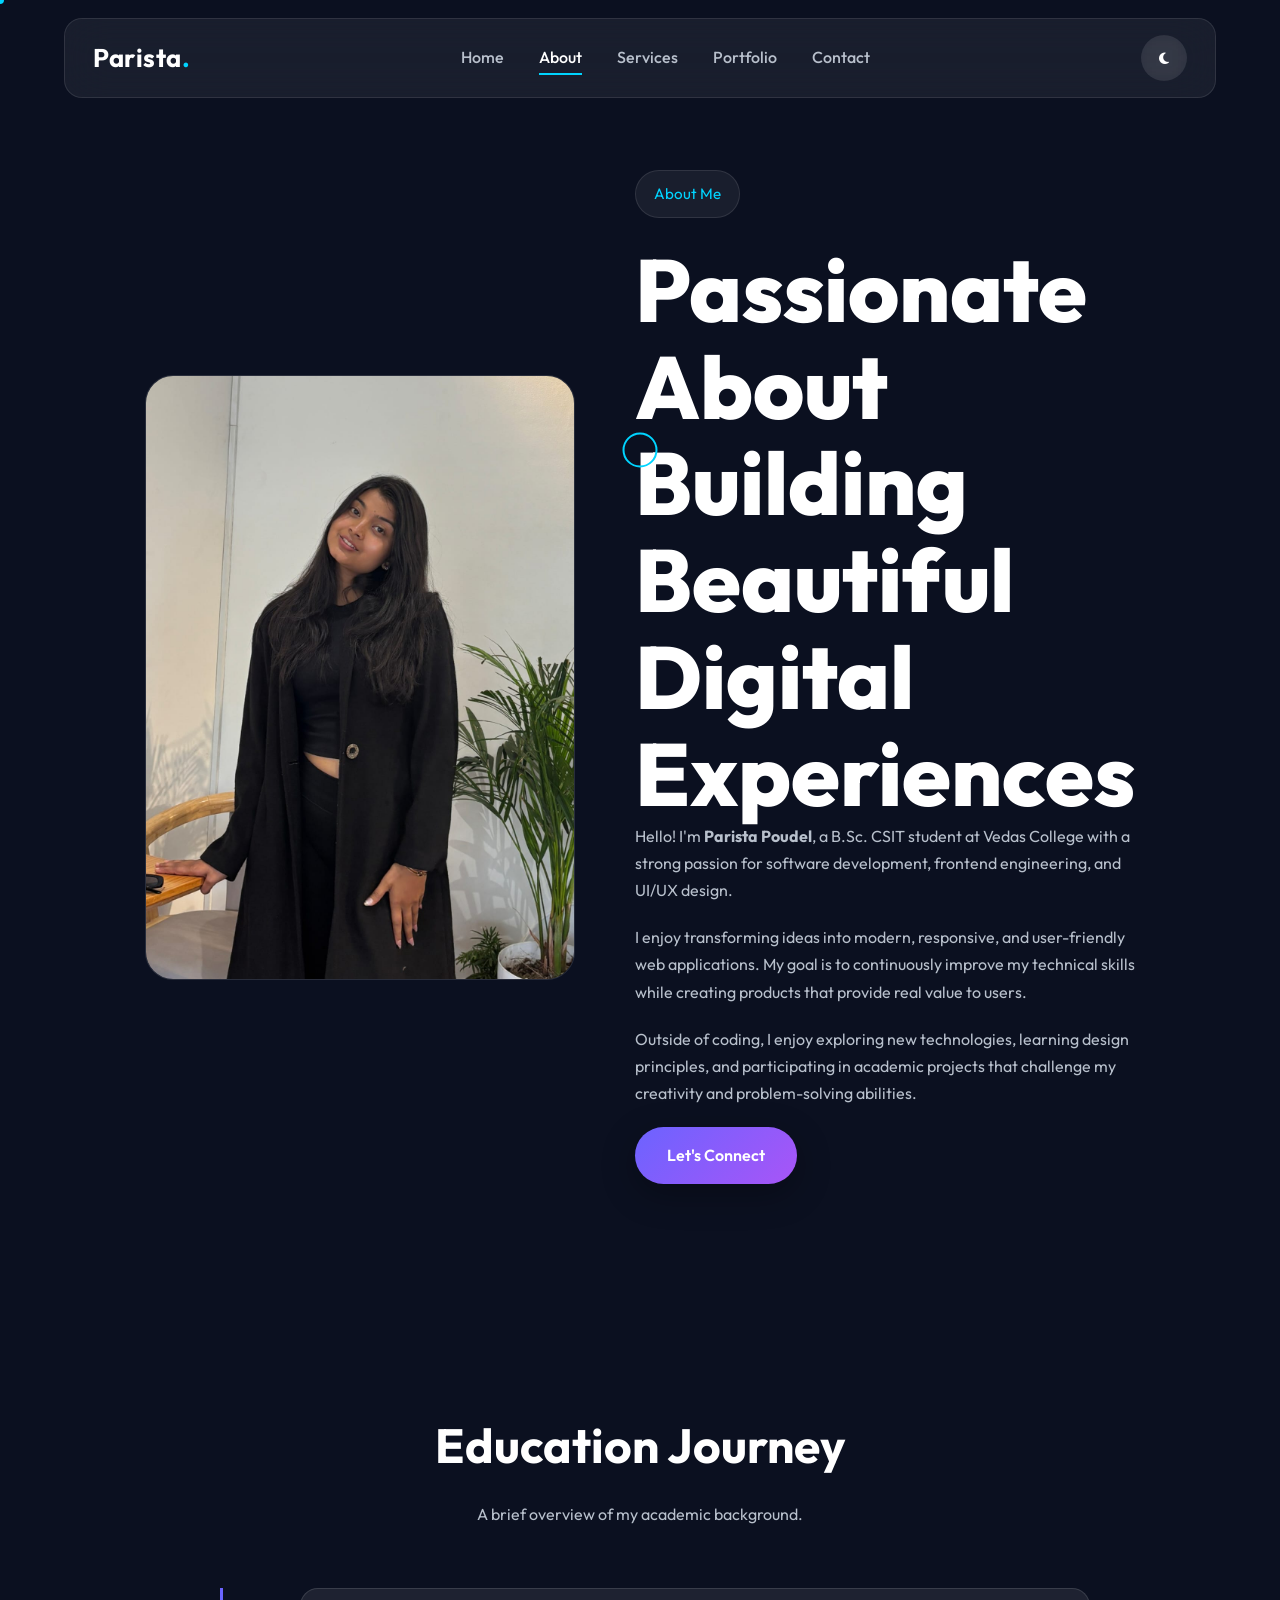
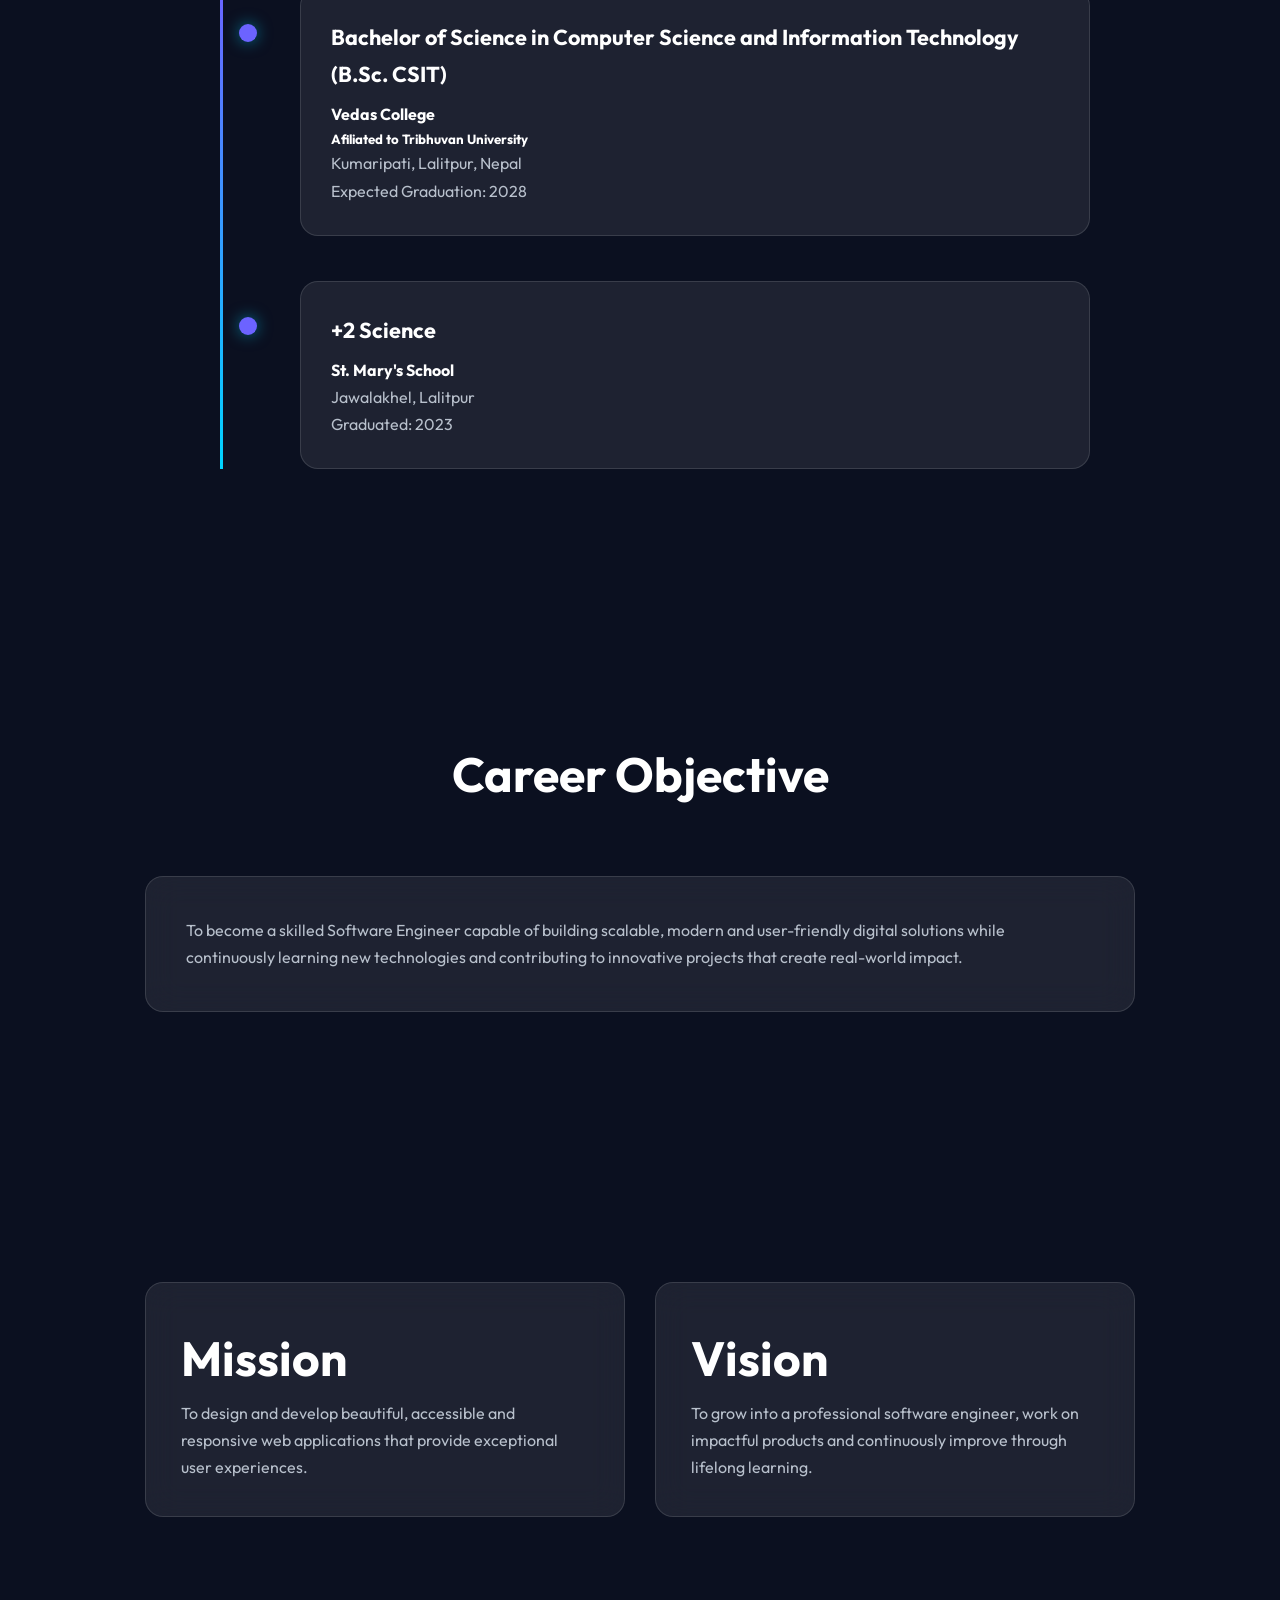
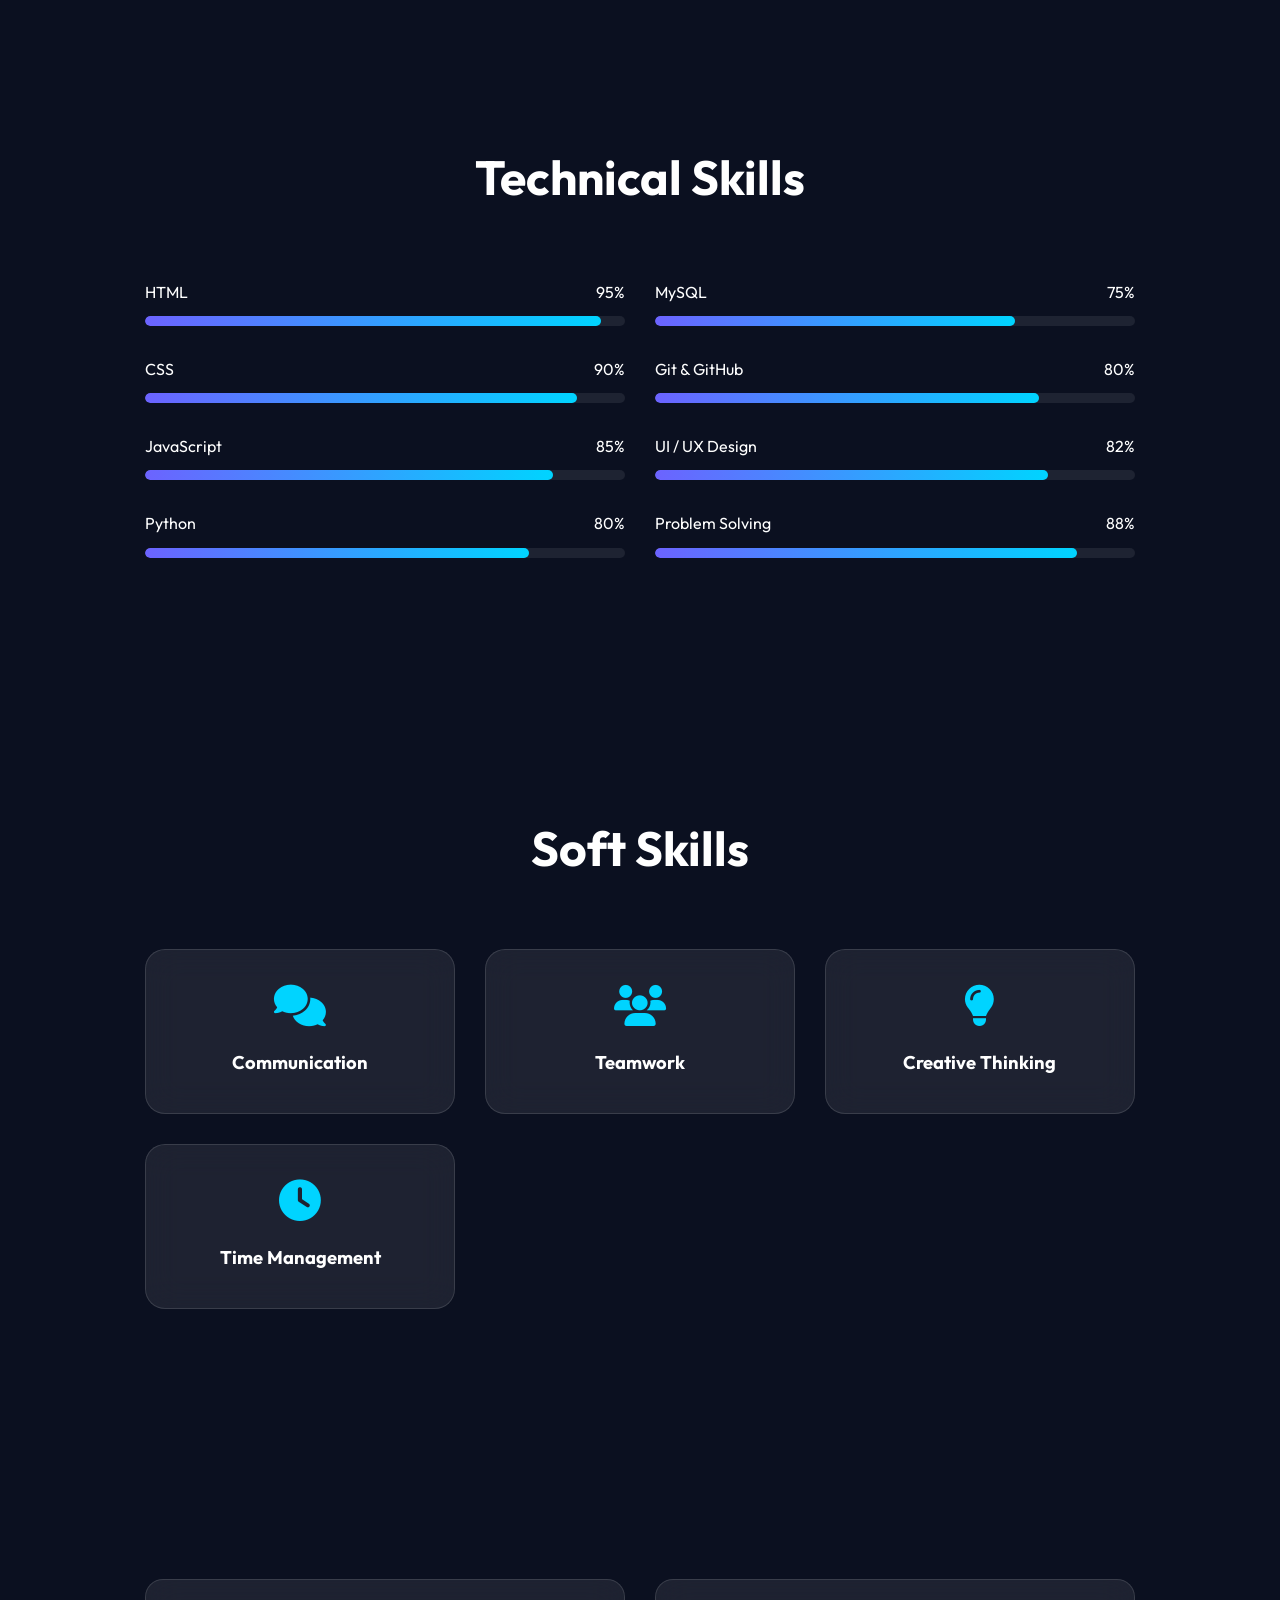
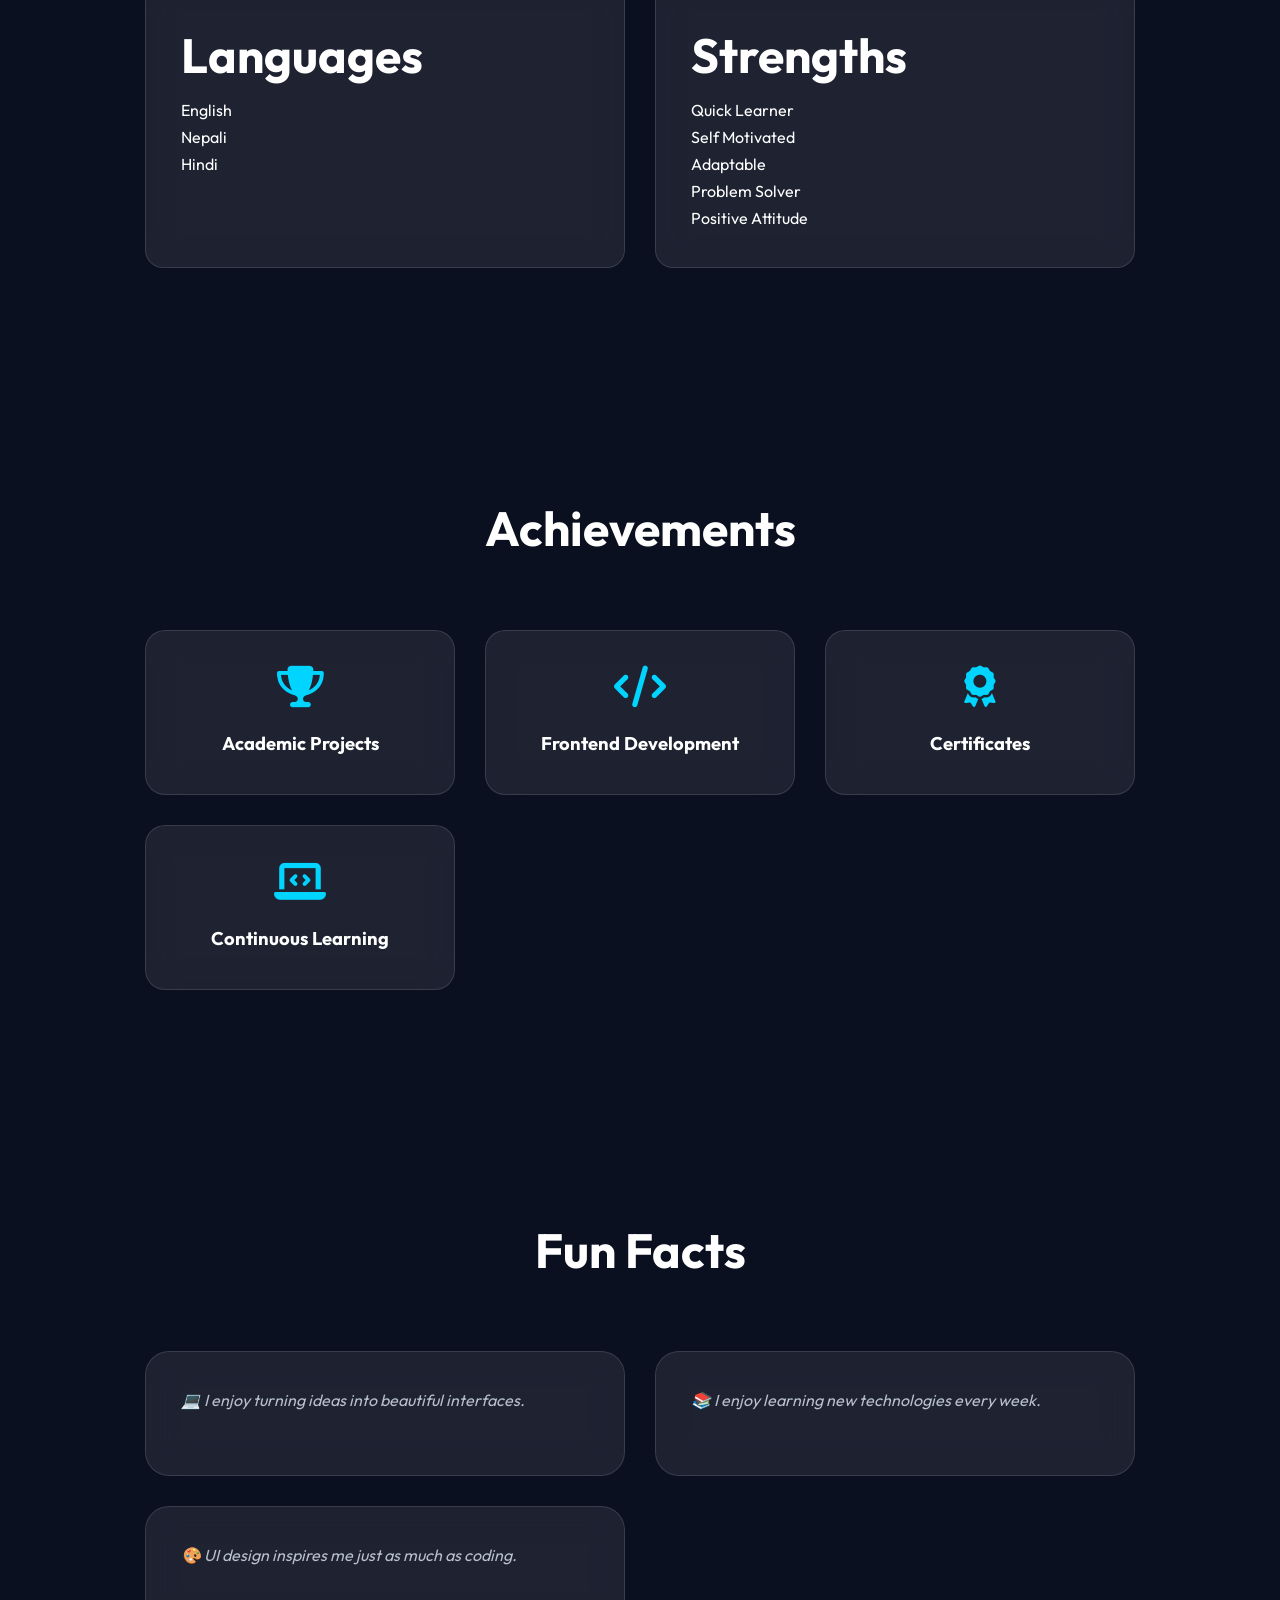
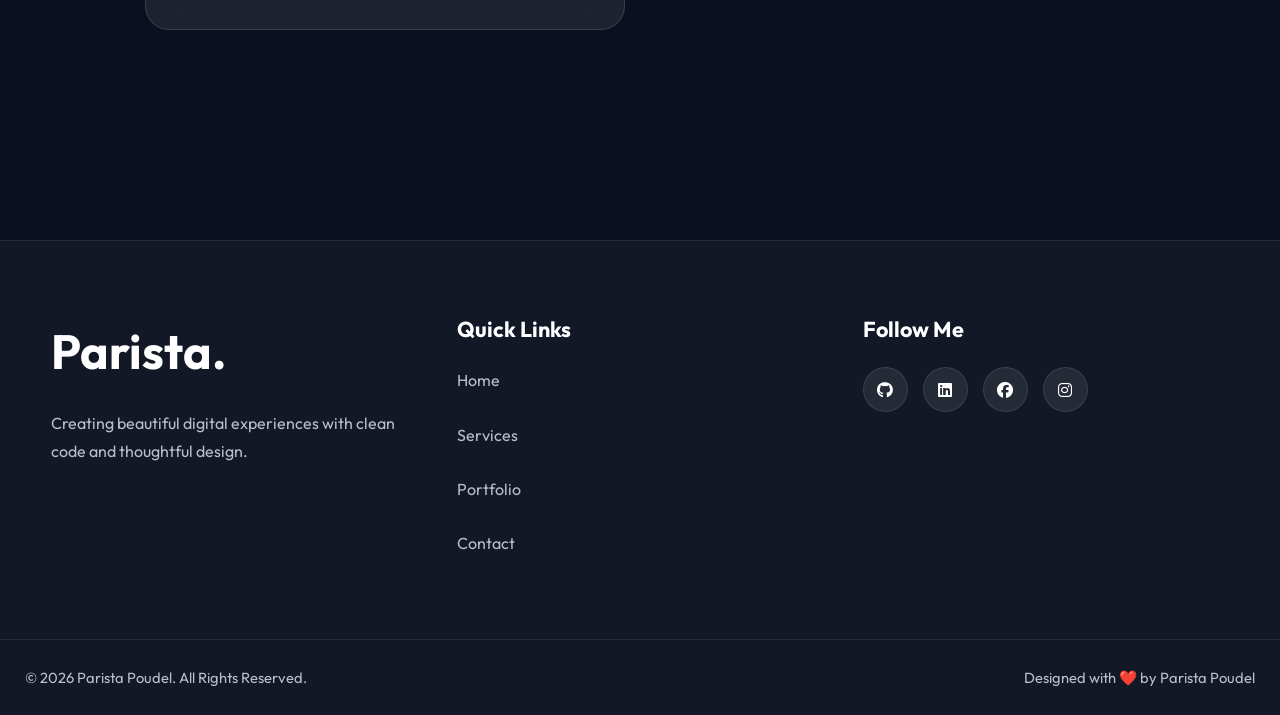
==== commit eba74db7: "Update about.html" ====
--- a/about.html
+++ b/about.html
@@ -279,7 +279,7 @@
 
                         <h3>
 
-                            B.Sc. CSIT
+                            Bachelor of Science in Computer Science and Information Technology (B.Sc. CSIT)
 
                         </h3>
 
@@ -288,6 +288,9 @@
                             Vedas College
 
                         </h4>
+                        <h5>
+                            Afiliated to Tribhuvan University
+                        </h5>
 
                         <p>
 
@@ -297,7 +300,7 @@
 
                         <p>
 
-                            Expected Graduation: 20XX
+                            Expected Graduation: 2028
 
                         </p>
 
@@ -325,7 +328,7 @@
 
                         <p>
 
-                            Graduated: 20XX
+                            Graduated: 2023
 
                         </p>
 
@@ -930,7 +933,7 @@
 
                     <div class="social-icons">
 
-                        <a href="#"><i class="fab fa-github"></i></a>
+                        <a href="https://github.com/paristapoudel/paristapoudel"><i class="fab fa-github"></i></a>
 
                         <a href="https://www.linkedin.com/in/parista-poudel-40b528301?utm_source=share_via&utm_content=profile&utm_medium=member_android"><i class="fab fa-linkedin"></i></a>
 
@@ -975,4 +978,4 @@
 
     </body>
 
-</html>+</html>
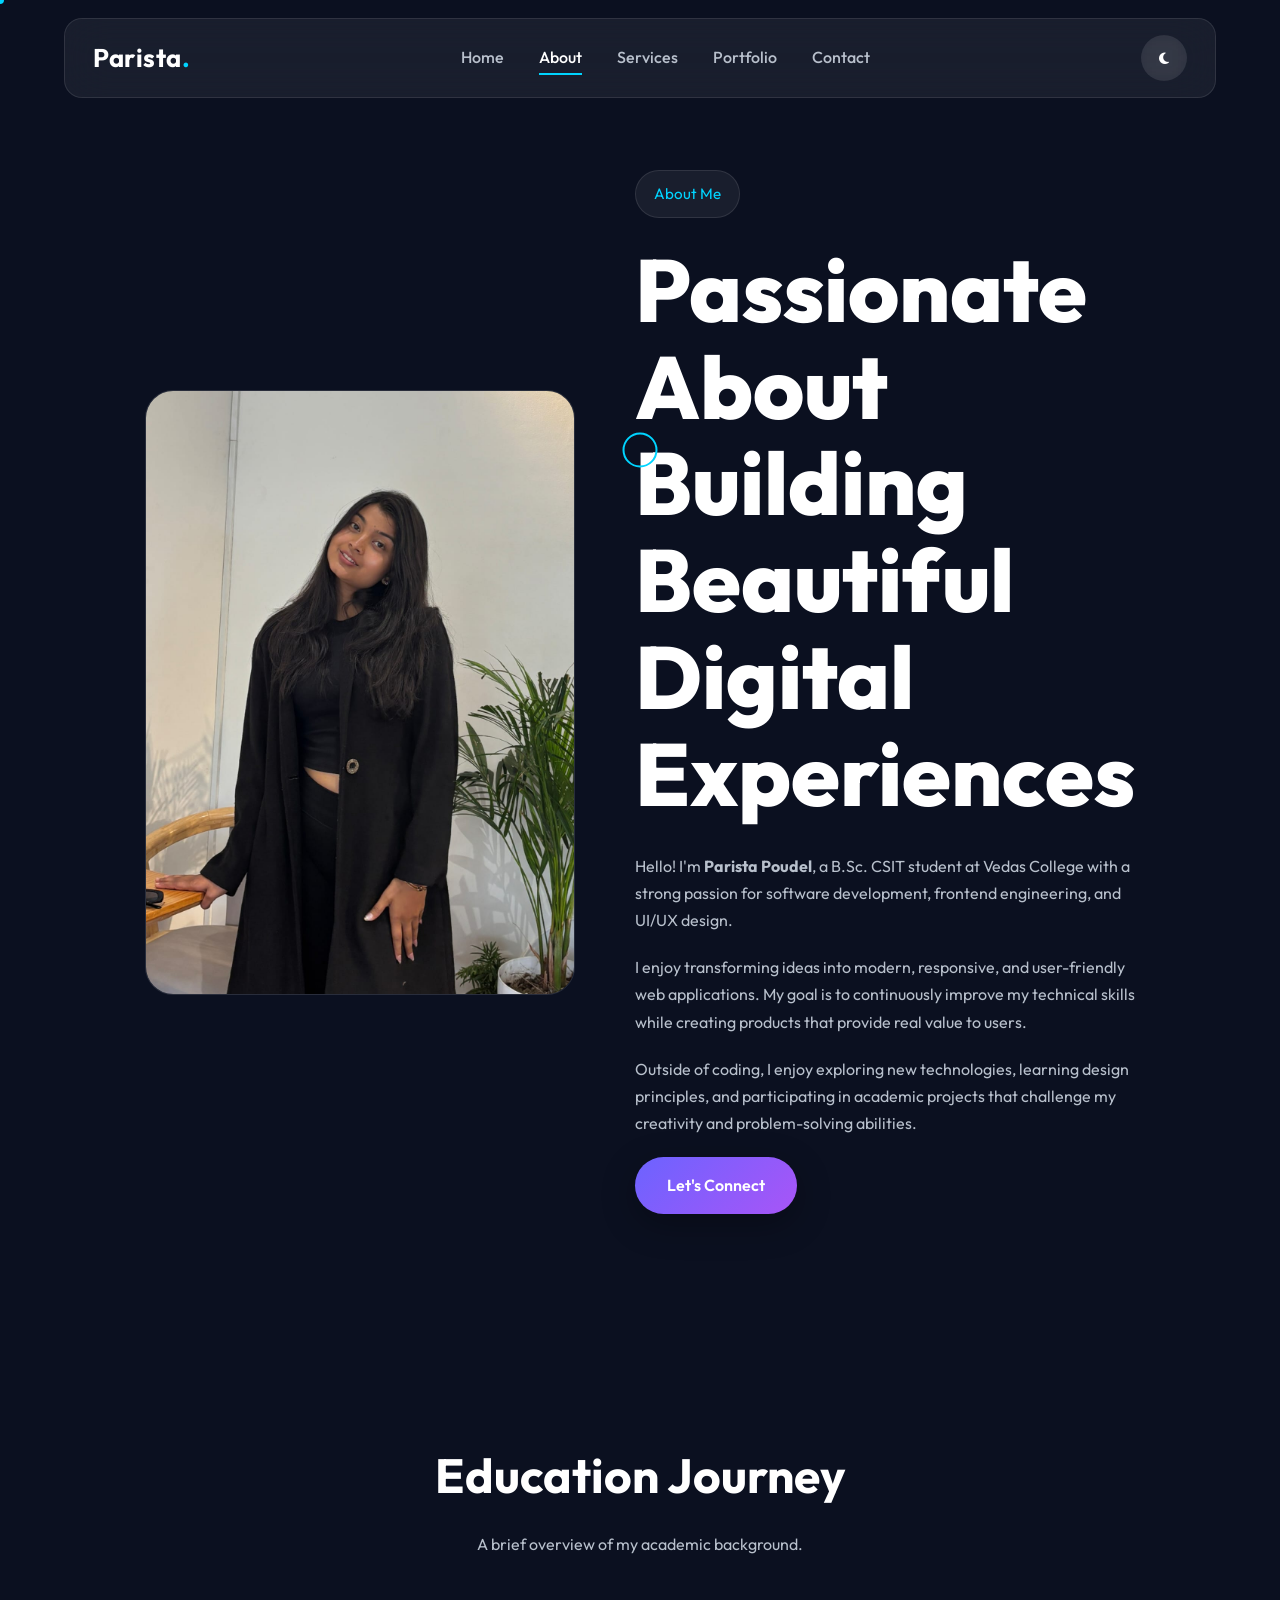
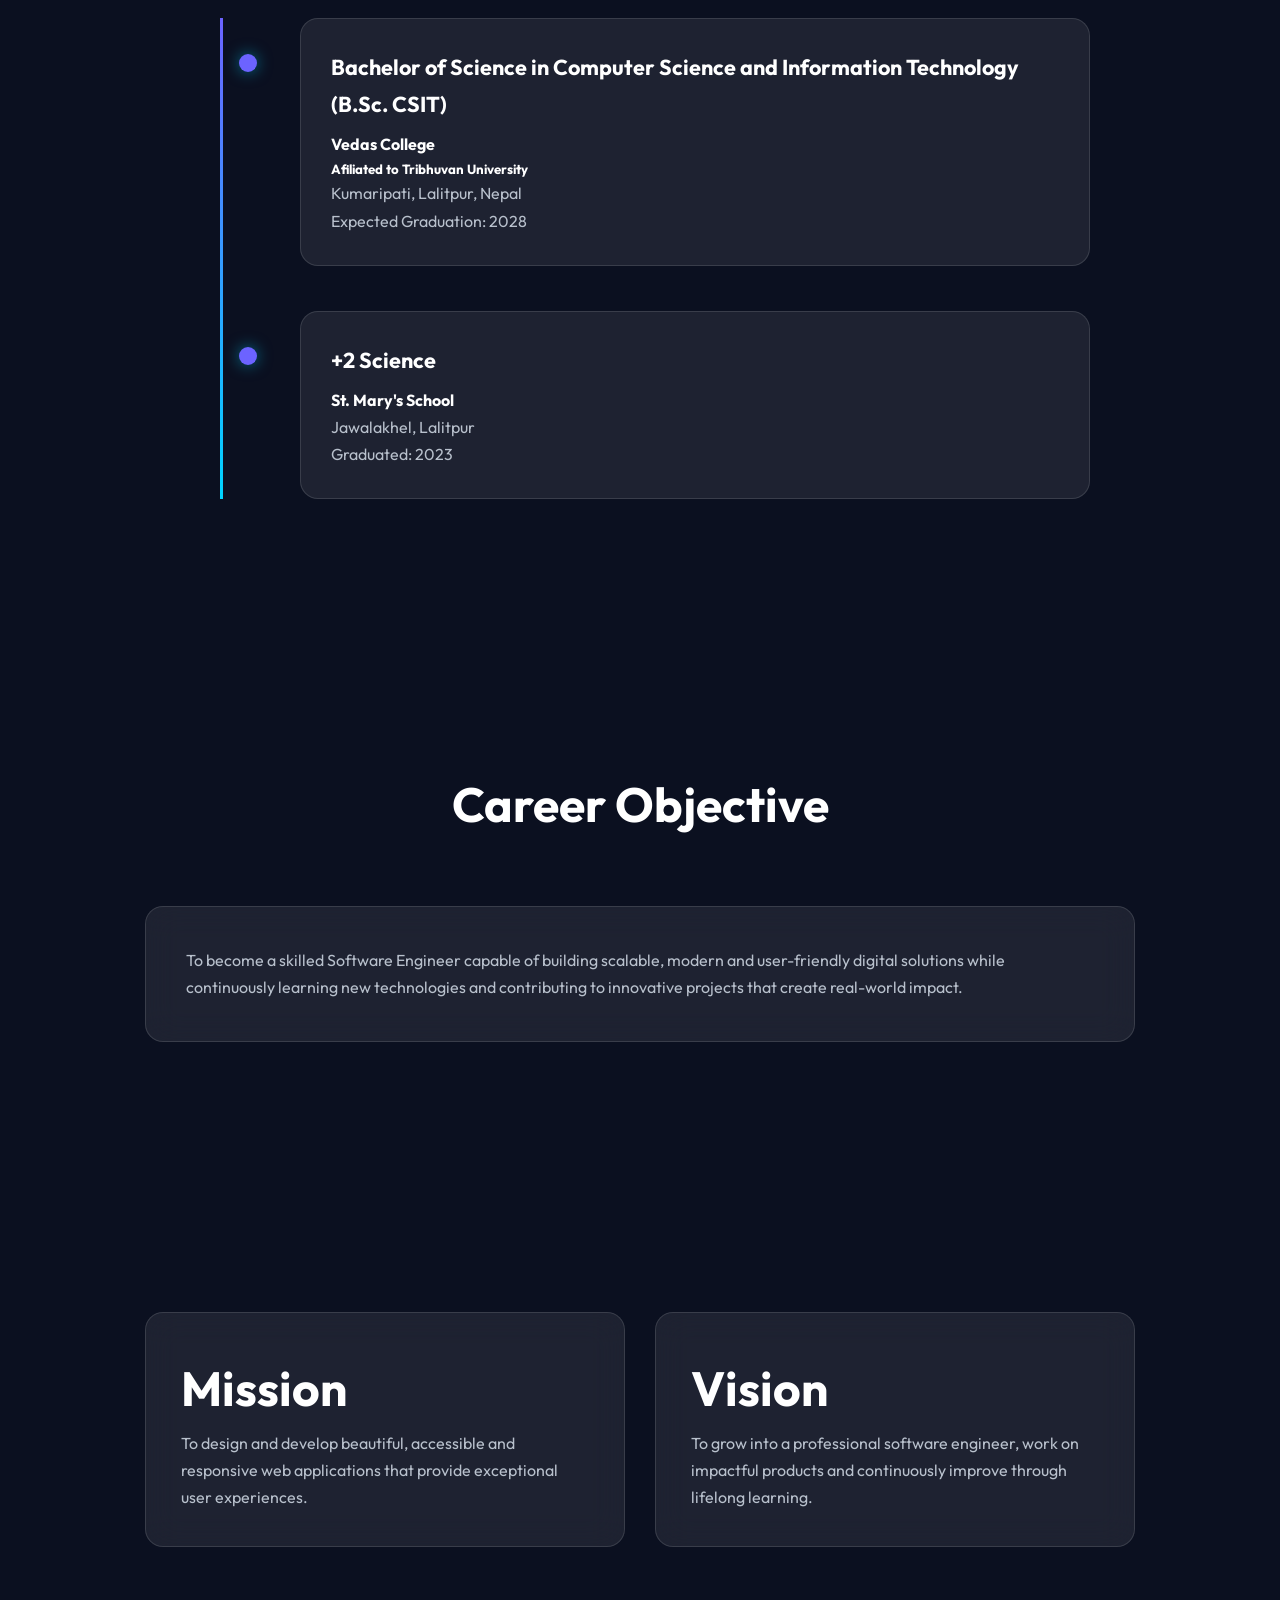
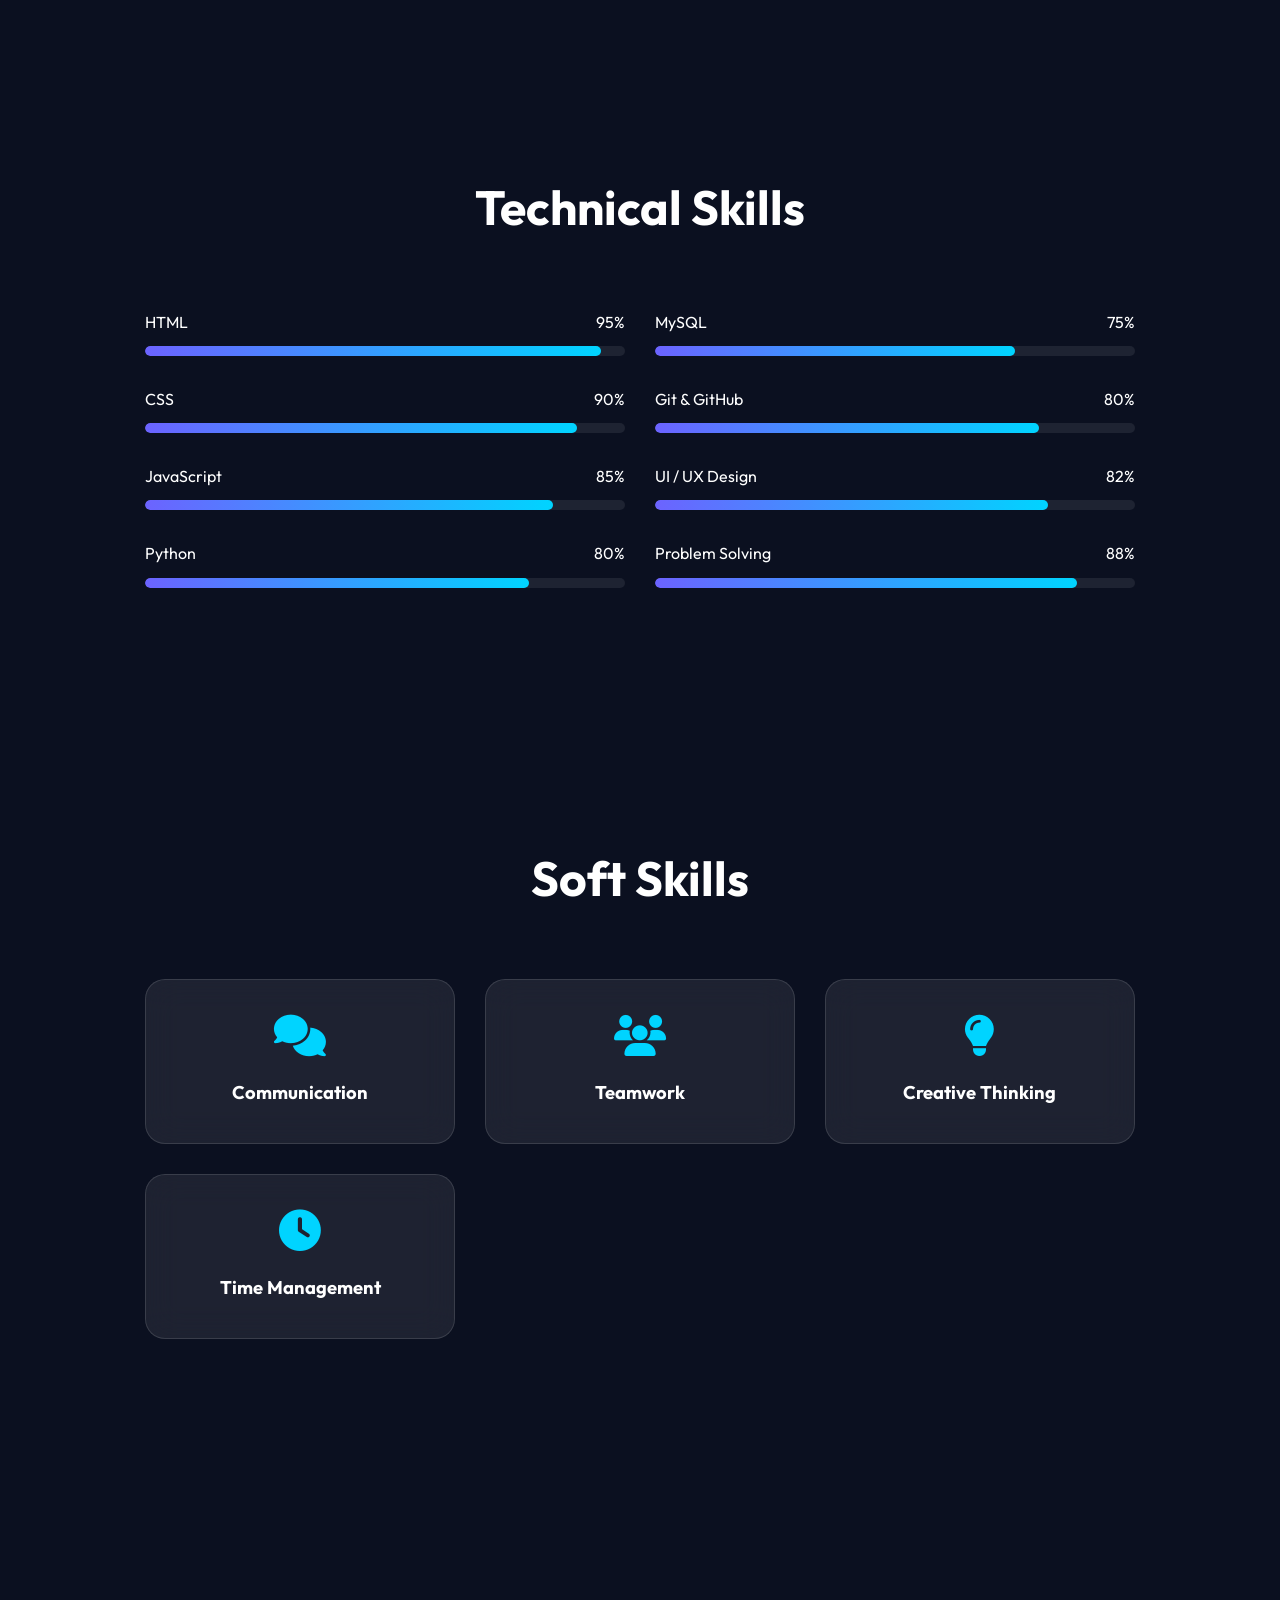
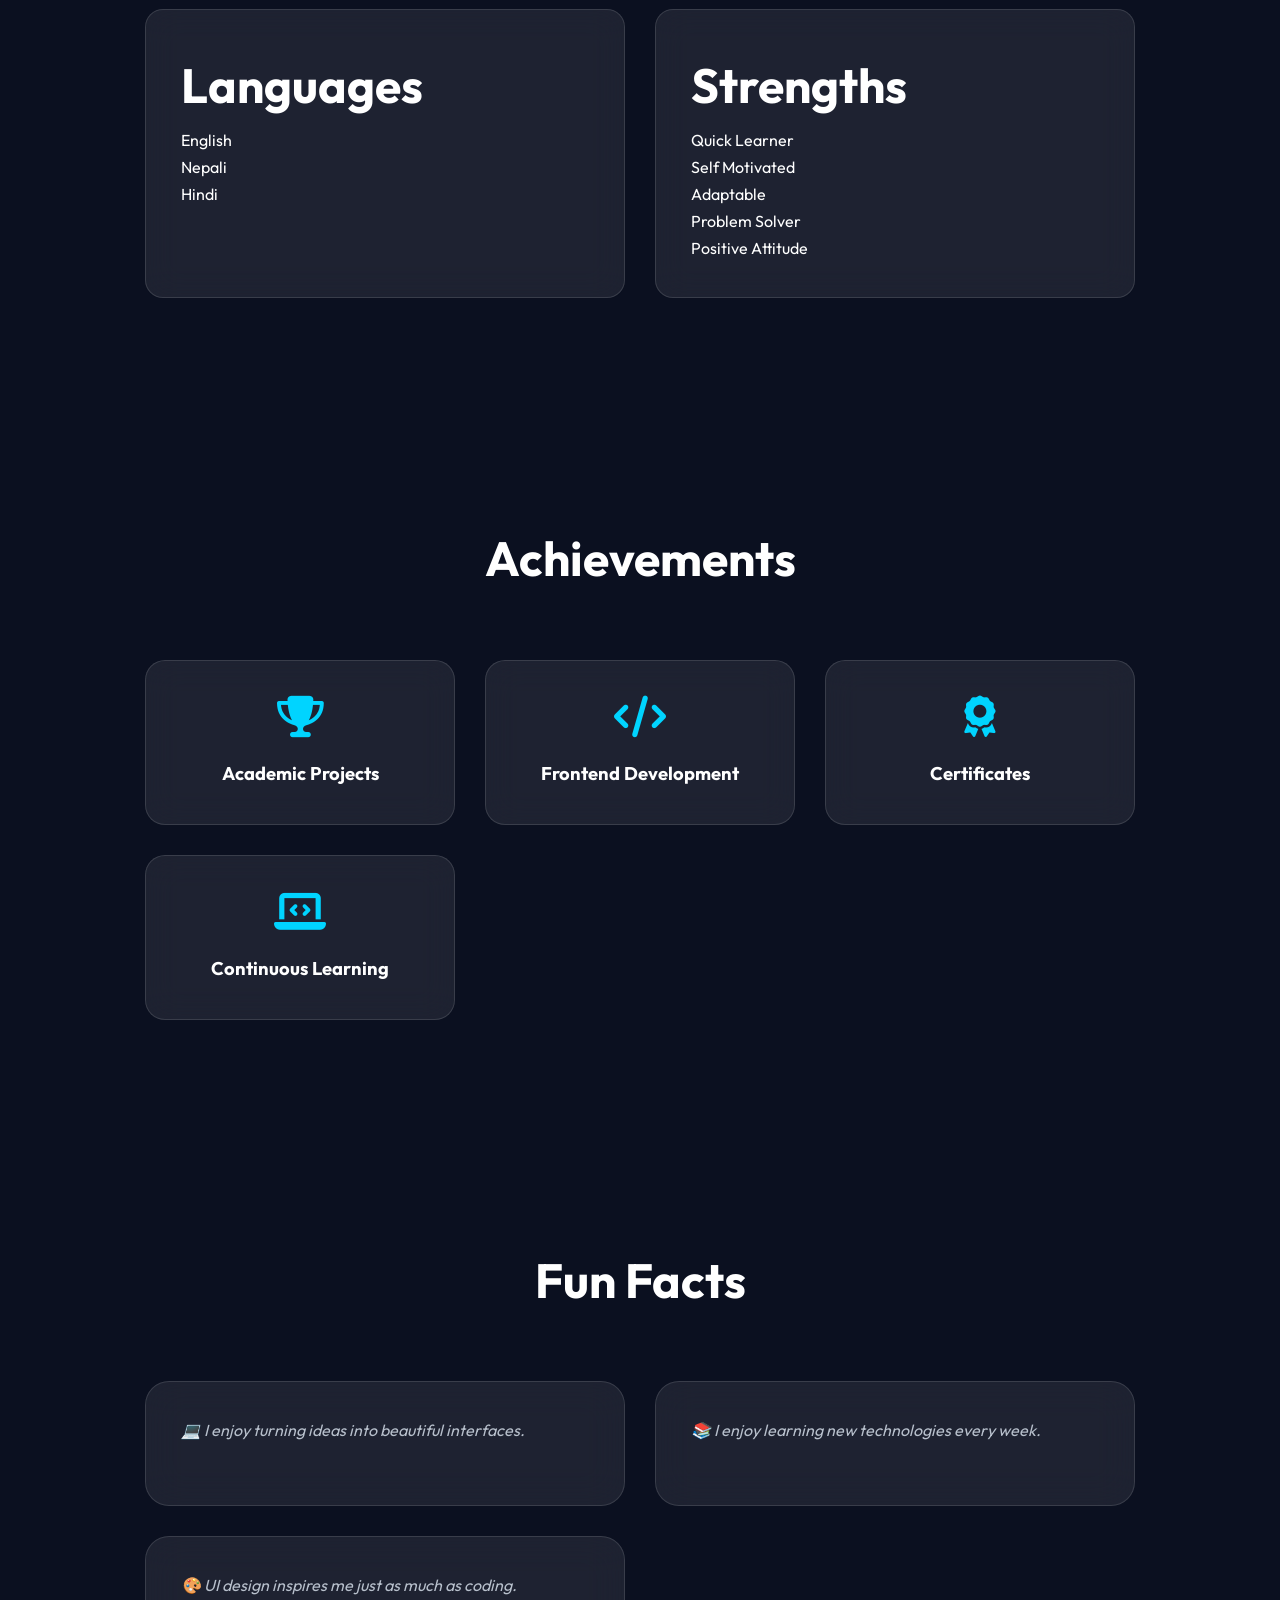
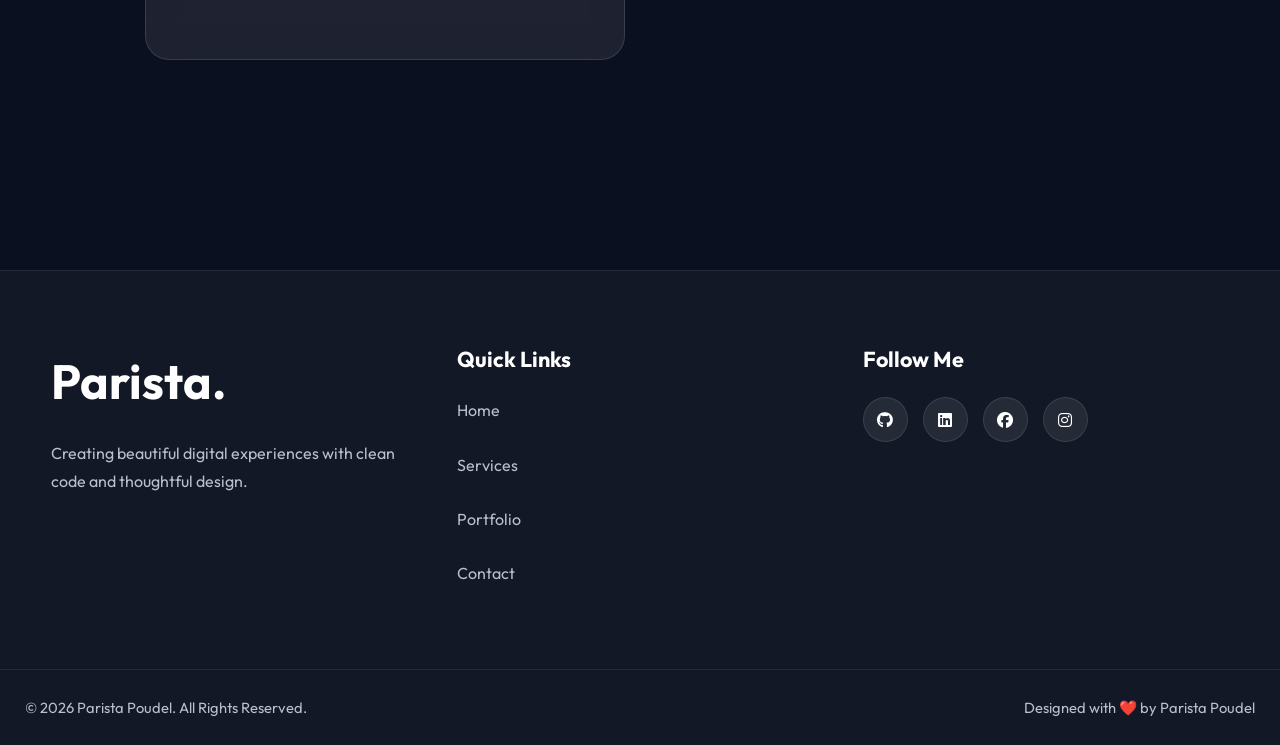
==== commit 5a35eef7: "Update about.html" ====
--- a/about.html
+++ b/about.html
@@ -206,7 +206,7 @@
 
                         </h1>
 
-                        <p>
+                        <p style="margin-top: 30px;">
 
                             Hello! I'm <strong>Parista Poudel</strong>,
                             a B.Sc. CSIT student at Vedas College with
